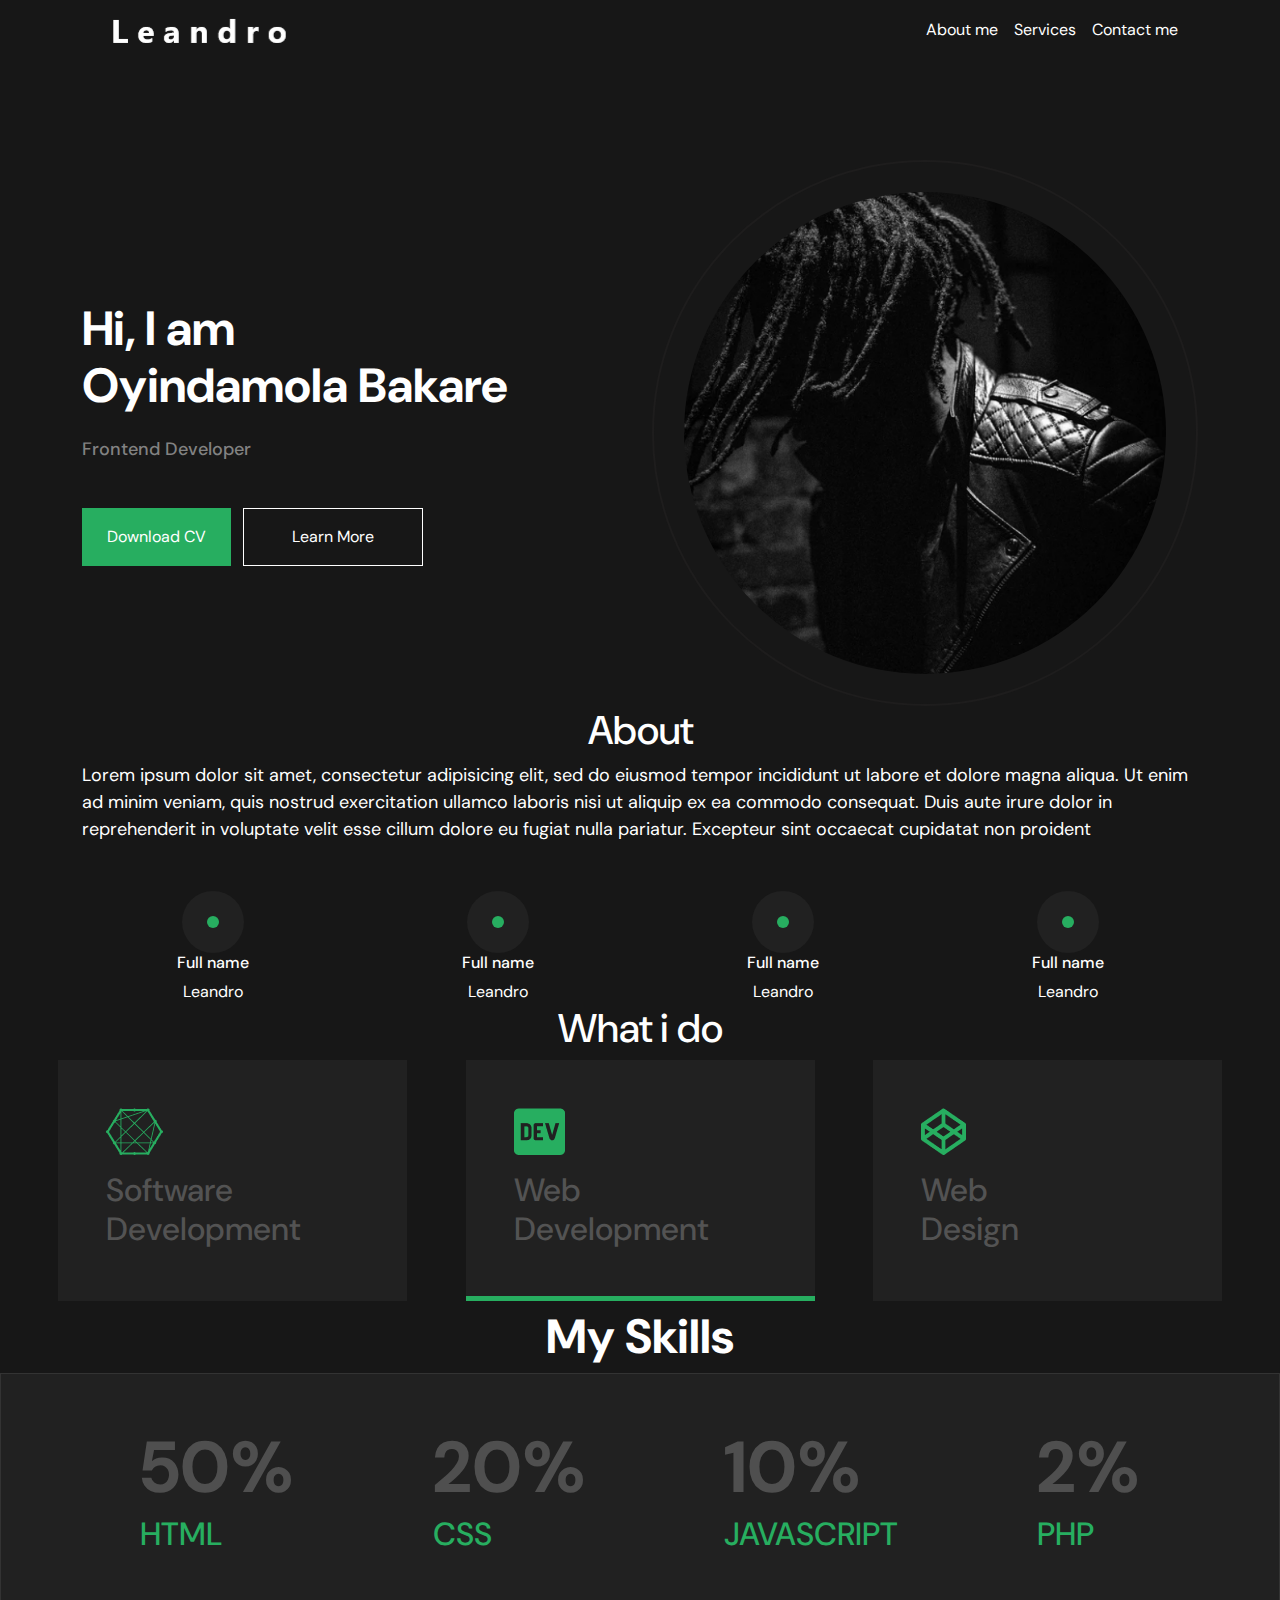
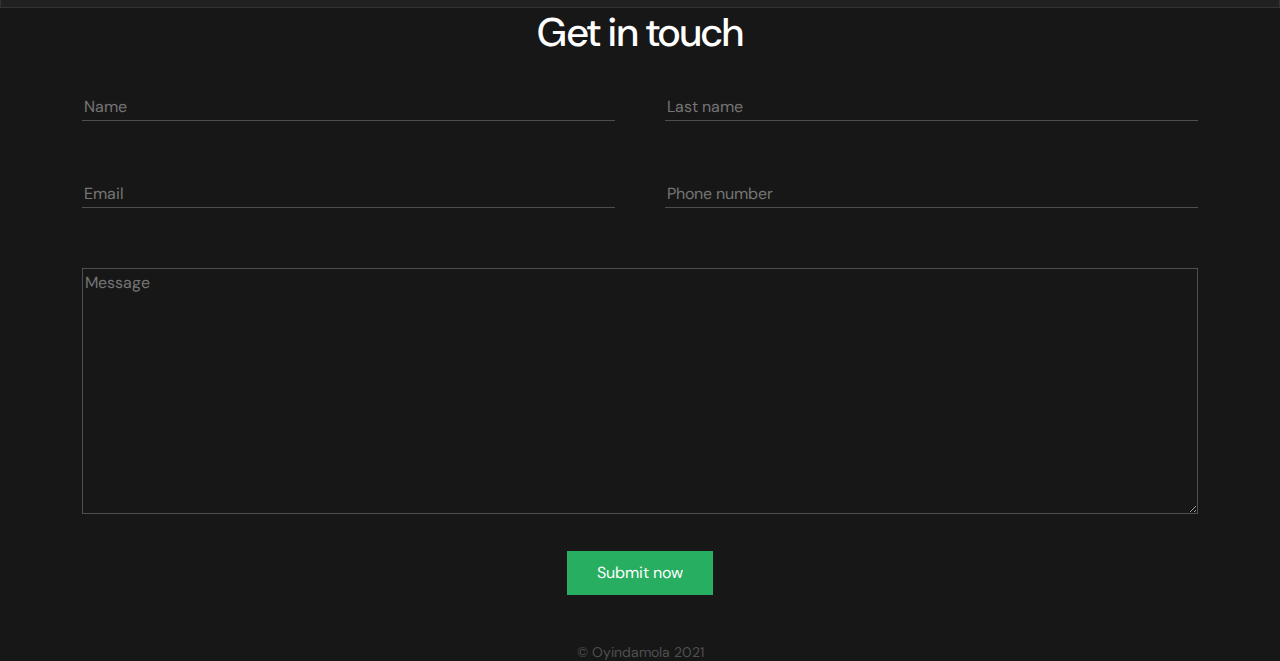
==== index.html @ d64f468e "added my image with my name .png" ====
<!DOCTYPE html>
<html lang="pt-br">

<head>
    <meta charset="UTF-8">
    <meta http-equiv="X-UA-Compatible" content="IE=edge">
    <meta name="viewport" content="width=device-width, initial-scale=1.0">
    <title>Portfólio</title>
    <link href="https://cdn.jsdelivr.net/npm/bootstrap@5.1.3/dist/css/bootstrap.min.css" rel="stylesheet">
    <link rel="stylesheet" href="assets/css/style.css">
</head>

<body>

    <header>
        <div class="container">
            <nav class="navbar navbar-expand-lg navbar-light">
                <div class="container-fluid">
                    <a class="navbar-brand" href="#">
                        <img src="assets\images\l_img.png" alt="">
                    </a>
                    <button class="navbar-toggler" type="button" data-bs-toggle="collapse" data-bs-target="#navbarNav"
                        aria-controls="navbarNav" aria-expanded="false" aria-label="Toggle navigation">
                        <span class="navbar-toggler-icon"></span>
                    </button>
                    <div class="collapse navbar-collapse" id="navbarNav">
                        <ul class="navbar-nav ms-auto">
                            <li class="nav-item">
                                <a class="nav-link text-white active" aria-current="page" href="#">About me</a>
                            </li>
                            <li class="nav-item">
                                <a class="nav-link text-white" href="#">Services</a>
                            </li>
                            <li class="nav-item">
                                <a class="nav-link text-white" href="#">Contact me</a>
                            </li>
                        </ul>
                    </div>
                </div>
            </nav>
        </div>
    </header>

    <div class="my-10"></div>

    <main>
        <section id="capa">
            <div class="container">
                <div class="row">
                    <div class="col-md-6 d-flex align-items-center">
                        <div>
                            <h1 class="text-white fs-large mb-4 fw-bold">Hi, I am <br> Oyindamola Bakare</h1>
                            <h5 class="text-gray fs-small mb-5">Frontend Developer</h5>
                            <div>
                                <button class="btn btn-primary py-3 px-4 me-2">Download CV</button>
                                <button class="btn btn-outline-secondary py-3 px-5">Learn More</button>
                            </div>
                        </div>
                    </div>
                    <div class="col-md-6 d-flex align-items-center">
                        <img class="perfil" width="100%" src="assets\images\image 2.png" alt="" srcset="">
                    </div>
                </div>
            </div>
        </section>

        <section>
            <div class="container">
                <h1 class="text-white text-center">About</h1>
                <div class="item-about-text">
                    Lorem ipsum dolor sit amet, consectetur adipisicing elit, sed do eiusmod tempor
                    incididunt ut labore et dolore magna aliqua. Ut enim ad minim veniam, quis nostrud
                    exercitation ullamco laboris nisi ut aliquip ex ea commodo consequat. Duis aute irure
                    dolor in reprehenderit in voluptate velit esse cillum dolore eu fugiat nulla pariatur.
                    Excepteur sint occaecat cupidatat non proident
                </div>
                <div class="row mt-5">
                    <div class="col-md-3">
                        <div>
                            <div class="circle-external mx-auto">
                                <div class="circle-internal"></div>
                            </div>
                        </div>
                        <div class="description text-center">
                            <h6 class="text-white">Full name</h6>
                            <span class="text-white">Leandro</span>
                        </div>
                    </div>

                    <div class="col-md-3">
                        <div>
                            <div class="circle-external mx-auto">
                                <div class="circle-internal"></div>
                            </div>
                        </div>
                        <div class="description text-center">
                            <h6 class="text-white">Full name</h6>
                            <span class="text-white">Leandro</span>
                        </div>
                    </div>

                    <div class="col-md-3">
                        <div>
                            <div class="circle-external mx-auto">
                                <div class="circle-internal"></div>
                            </div>
                        </div>
                        <div class="description text-center">
                            <h6 class="text-white">Full name</h6>
                            <span class="text-white">Leandro</span>
                        </div>
                    </div>

                    <div class="col-md-3">
                        <div>
                            <div class="circle-external mx-auto">
                                <div class="circle-internal"></div>
                            </div>
                        </div>
                        <div class="description text-center">
                            <h6 class="text-white">Full name</h6>
                            <span class="text-white">Leandro</span>
                        </div>
                    </div>
                </div>
            </div>
        </section>

        <section>
            <div class="container">
                <h1 class="text-white text-center">What i do</h1>
            </div>
            
            <div class="d-flex justify-content-evenly">
                <div class="item-block p-5">
                    <img src="assets\images\Vector_sd.png" alt="">
                    <h2 class="item-block-description mt-3">
                        Software<br>
                        Development
                    </h3>
                </div>
                <div class="item-block border-bottom-primary p-5">
                    <img src="assets\images\Vector_dev.png" alt="">
                    <h2 class="item-block-description mt-3">
                        Web<br>
                        Development
                    </h3>
                </div>
                <div class="item-block p-5">
                    <img src="assets\images\Vector_wd.png" alt="">
                    <h2 class="item-block-description mt-3">
                        Web<br>
                        Design
                    </h3>
                </div>
            </div>
        </section>

        <section>
            <div class="myskills">
                <div>
                    My Skills
                </div>
            </div>
            <div class="ms-flex-container">
                <div class="item-percent">
                    50%
                    <div class="item-skperc">
                        <h2>HTML</h2>
                    </div>
                </div>
                <div class="item-percent">
                    20%
                    <div class="item-skperc">
                        <h2>CSS</h2>
                    </div>
                </div>
                <div class="item-percent">
                    10%
                    <div class="item-skperc">
                        <h2>JAVASCRIPT</h2>
                    </div>
                </div>
                <div class="item-percent">
                    2%
                    <div class="item-skperc">
                        <h2>PHP</h2>
                    </div>
                </div>
            </div>
        </section>

        <section>
            <div class="container">
                <h1 class="text-white text-center">Get in touch</h1>
                <div class="">
                    <form action="">
                        <div class="display-flex">
                            <div class="width-50 spacing-2">
                                <input class="input-custom" type="text" placeholder="Name">
                            </div>
                            <div class="width-50">
                                <input class="input-custom" type="text" placeholder="Last name">
                            </div>
                        </div>
                        <div class="display-flex">
                            <div class="width-50 spacing-2">
                                <input class="input-custom" type="email" placeholder="Email">
                            </div>
                            <div class="width-50">
                                <input class="input-custom" type="text" placeholder="Phone number">
                            </div>
                        </div>
                        <div>
                            <textarea class="textarea-custom" name="" id="" cols="30" rows="10" placeholder="Message"></textarea>
                        </div>
                        <div class="center">
                            <button class="button">Submit now</button>
                        </div>
                    </form>
                </div>
            </div>
        </section>
    </main>

    <footer>
        <div class="OyindamolaCopyHigh text-center mt-5">
            &copy Oyindamola 2021
        </div>
    </footer>

    <script src="https://cdn.jsdelivr.net/npm/bootstrap@5.1.3/dist/js/bootstrap.bundle.min.js"></script>
</body>

</html>
---- assets/css/style.css ----
@import url('https://fonts.googleapis.com/css2?family=DM+Sans:ital,wght@0,400;0,500;0,700;1,400;1,500;1,700&display=swap');

:root {
    --fundo-escuro: #171717;
    --borda-clara: #1E1D1D;
    --cor-primaria: #27AE60;
    --cor-cinza: #828282;
}

* {
    font-family: 'DM Sans', sans-serif;
}

body {
    background-color: var(--fundo-escuro);
}

/* Margin */
.my-10 {
    margin: 100px 0;
}

/* Text colors */
.text-gray {
    color: var(--cor-cinza);
}

/* Text size */
.fs-small {
    font-size: 18px;
}

.fs-large {
    font-size: 48px;
}

/* Buttons */
.btn {
    border-radius: 0;
}

.btn-primary {
    background-color: var(--cor-primaria);
    border-color: var(--cor-primaria);
}

.btn-primary:hover {
    background-color: var(--cor-primaria);
    border-color: var(--cor-primaria);
}

.btn-outline-secondary {
    border-color: white;
    color: white;
}

.btn-outline-secondary:hover {
    background-color: white;
    border-color: white;
    color: var(--fundo-escuro);
}


img.perfil {
    border-radius: 50%;
    border: 2px solid var(--borda-clara);
    padding: 30px;
}

.about-flex-container {
    display: flex;
    flex-direction: column;
    align-items: center;
    color: #FFFFFF;
}

.item-about {
    font-family: DM Sans;
    width: 144px;
    height: 62px;
    left: 648px;
    top: 884px;

    font-style: normal;
    font-weight: bolder;
    font-size: 48px;
    line-height: 62px;
    text-align: center;

    color: #FFFFFF;
}

.item-about-text {
    font-size: 18px;
    color: #FFFFFF;
}

.btns-flex-container {
    display: flex;
    justify-content: space-evenly;
    align-items: center;

    color: #FFFFFF;
}

/**/
.circle-external {
    display: flex;
    align-items: center;
    justify-content: center;
    width: 62px;
    height: 62px;
    background-color: #212121;
    border-radius: 50%;
}

.circle-internal {
    width: 12px;
    height: 12px;
    background-color: #27AE60;
    border-radius: 50%;
}

/**/
.item-fn {
    position: absolute;
    width: 86px;
    height: 23px;
    left: 270px;
    top: 1238px;

    font-family: 'Courier New', Courier, monospace;
    font-style: normal;
    font-weight: bolder;
    font-size: 18px;
    line-height: 23px;

    color: #FFFFFF;
}
/**/
.item-ea {
    position: absolute;
    width: 124px;
    height: 23px;
    left: 532px;
    top: 1238px;

    font-family: 'Courier New', Courier, monospace;
    font-style: normal;
    font-weight: bolder;
    font-size: 18px;
    line-height: 23px;

    color: #FFFFFF;
}
/**/
.item-tw {
    position: absolute;
    width: 62px;
    height: 23px;
    left: 838px;
    top: 1238px;

    font-family: 'Courier New', Courier, monospace;
    font-style: normal;
    font-weight: bolder;
    font-size: 18px;
    line-height: 23px;

    color: #FFFFFF;
}
/**/
.item-ph {
    position: absolute;
    width: 55px;
    height: 23px;
    left: 1122px;
    top: 1238px;

    font-family: 'Courier New', Courier, monospace;
    font-style: normal;
    font-weight: bolder;
    font-size: 18px;
    line-height: 23px;

    color: #FFFFFF;
}
/**/
.item-title {
    position: absolute;
    width: 222px;
    height: 60.03px;
    left: 607px;
    top: 1407px;

    font-family: DM Sans;
    font-style: normal;
    font-weight: bolder;
    font-size: 48px;
    line-height: 62px;
    text-align: center;

    color: #FFFFFF;
}
/**/
.bloco-flex-container {
    display: flex;
    justify-content: space-evenly;
    position: absolute;
    left: 80px;
    top: 230%;
}
/**/
.item-block {
    width: 349px;
    height: 241px;
    background: #212121;
}
/**/
.item-bloc2 {
    width: 350px;
    height: 241px;
   
    background: #212121;
    border: 1px solid #000000;
    box-sizing: border-box;
}
/**/
.item-bloc3 {
    width: 349px;
    height: 241px;

    background: #212121;
}
/**/
.item-img1 {
    left: 4.28%;
    right: 90.84%;
    top: 14.94%;
    bottom: 65.15%;

    /*background: #27AE60;*/
}
/**/
.item-img2 {
    left: 8.3%;
    right: 56.34%;
    top: 14.94%;
    bottom: 65.15%;

    /*background: #27AE60;*/
}
/**/
.item-img3 {
    left: 8.4%;
    right: 21.75%;
    top: 14.94%;
    bottom: 65.15%;

    /*background: #27AE60;*/
}
/**/
.item-block-description{
    font-weight: 500px;
    color: #535353;
}

.border-bottom-primary {
    border-bottom: 5px solid var(--cor-primaria);
}


/**/
.item-img-desc2{
    position: absolute;
    width: 229px;
    height: 94px;
    left: 50px;
    top: 111px;

    font-family: DM Sans;
    font-style: normal;
    font-weight: 500px;
    font-size: 36px;
    line-height: 47px;

    color: #535353;    
}
/**/
.item-img-desc3{
    position: absolute;
    width: 116px;
    height: 94px;
    left: 50px;
    top: 111px;

    font-family: DM Sans;
    font-style: normal;
    font-weight: 500px;
    font-size: 36px;
    line-height: 47px;

    color: #535353;
}
/**/
.myskills {
    font-weight: bold;
    font-size: 48px;
    text-align: center;
    color: #FFFFFF;
}

/**/
.ms-flex-container {
    display: flex;
    justify-content: space-evenly;
    align-items: center;
    height: 235px;
    background: #212121;
    border: 1px solid #333333;
    box-sizing: border-box;
}
/**/
.item-percent {
    font-weight: bold;
    font-size: 72px;
    line-height: 94px;
    color: #4F4F4F;
}

/**/
.item-skperc {
    font-family: DM Sans;
    font-style: normal;
    font-weight: bold;
    line-height: 31px;
    color: #27AE60;
}
/**/

/**/
.git-flex-container {
    display: flex;
    justify-content: space-evenly;
}
/**/
.item-placeh-name{
    width: 42px;
    height: 18px;
    left: 6px;
    top: 0px;

    font-family: DM Sans;
    font-style: normal;
    font-weight: bold;
    font-size: 14px;
    line-height: 18px;
    text-align: center;

    color: #4F4F4F;

    position: absolute;
    width: 358px;
    height: 0px;
    left: 343px;
    top: 2586px;

    border: 1px solid #4F4F4F;
}
/**/
.item-placeh-lname{
    position: absolute;
    width: 83px;
    height: 18px;
    left: 400px;
    top: 0px;

    font-family: DM Sans;
    font-style: normal;
    font-weight: bold;
    font-size: 14px;
    line-height: 18px;
    text-align: center;

    color: #4F4F4F;
    
    position: absolute;
    width: 358px;
    height: 0px;
    left: 738px;
    top: 2586px;

    border: 1px solid #4F4F4F;
}
/**/
.item-placeh-email{
    position: absolute;
    width: 42px;
    height: 18px;
    left: 6px;
    top: 30px;

    font-family: DM Sans;
    font-style: normal;
    font-weight: bold;
    font-size: 14px;
    line-height: 18px;
    text-align: center;

    color: #4F4F4F;

    position: absolute;
    width: 358px;
    height: 0px;
    left: 343px;
    top: 2661px;

    border: 1px solid #4F4F4F;
}
/**/
.item-placeh-pnumb{
    position: absolute;
    width: 107px;
    height: 18px;
    left: 400px;
    top: 30px;

    font-family: DM Sans;
    font-style: normal;
    font-weight: bold;
    font-size: 14px;
    line-height: 18px;

    color: #4F4F4F;

    position: absolute;
    width: 358px;
    height: 0px;
    left: 738px;
    top: 2661px;

    border: 1px solid #4F4F4F;
}
/**/
.item-textarea textarea {
    position: absolute;
    width: 750px;
    height: 109px;
    left: 350px;
    top: 2800px;

    border: 1px solid #4F4F4F;
    background: #171717;
    box-sizing: border-box;
}
/**/
.btn-sn button{
    position: absolute;
    width: 143px;
    height: 42px;
    left: 650px;
    top: 2950px;

    background: #27AE60;
}

/**/
.OyindamolaCopyHigh {
    text-align: center;
    height: 18px;
    font-weight: 500px;
    font-size: 14px;
    line-height: 18px;
    color: #4F4F4F;
}



/* Form */
.display-flex {
    display: flex;
}

.width-50 {
    width: 50%;
}

.input-custom {
    width: 100%;
    background-color: transparent;
    margin: 30px 0;
    border: 0;
    border-bottom: 1px solid #4F4F4F;
}

.textarea-custom {
    width: 100%;
    background-color: transparent;
    margin: 30px 0;
    border: 1px solid #4F4F4F;
}

.spacing-2 {
    margin-right: 50px;
}

.button {
    background: #27AE60;
    padding: 10px 30px;
    color: white;
    border: none;
}

.center {
    text-align: center;
}
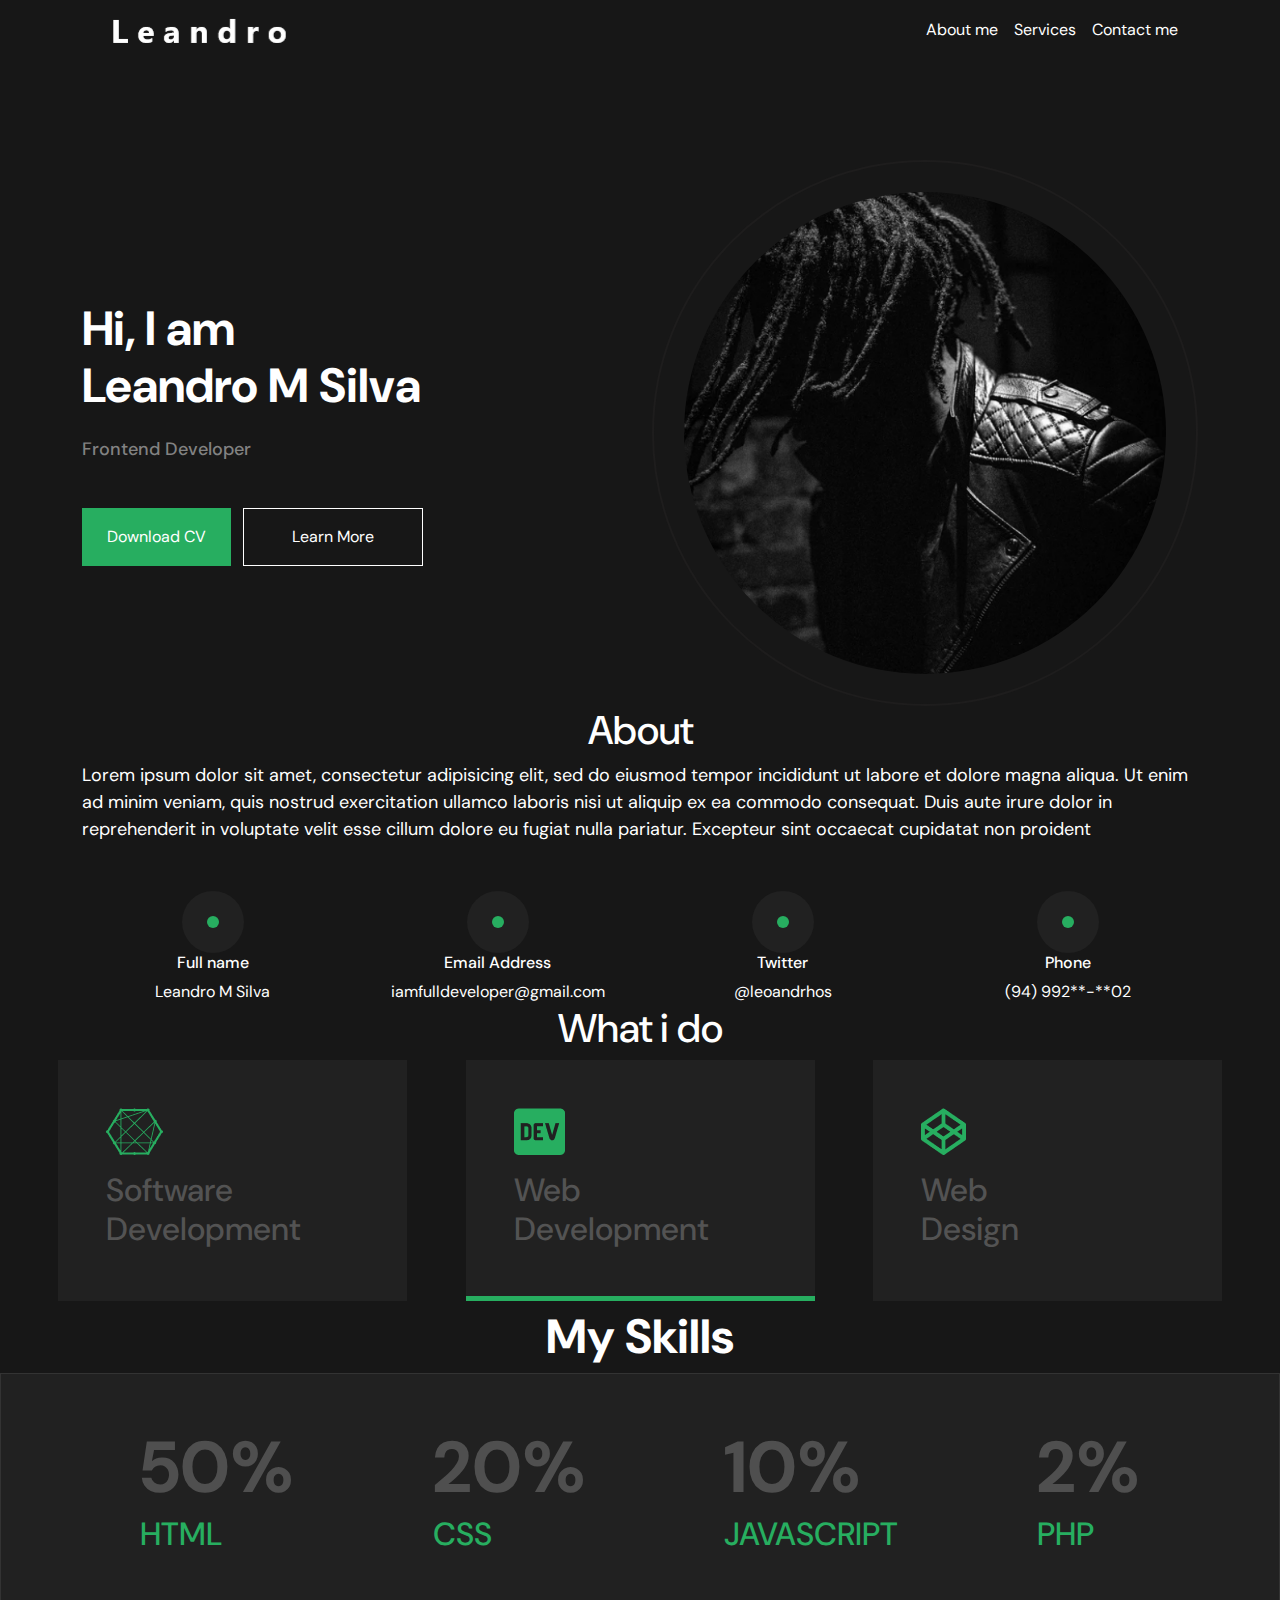
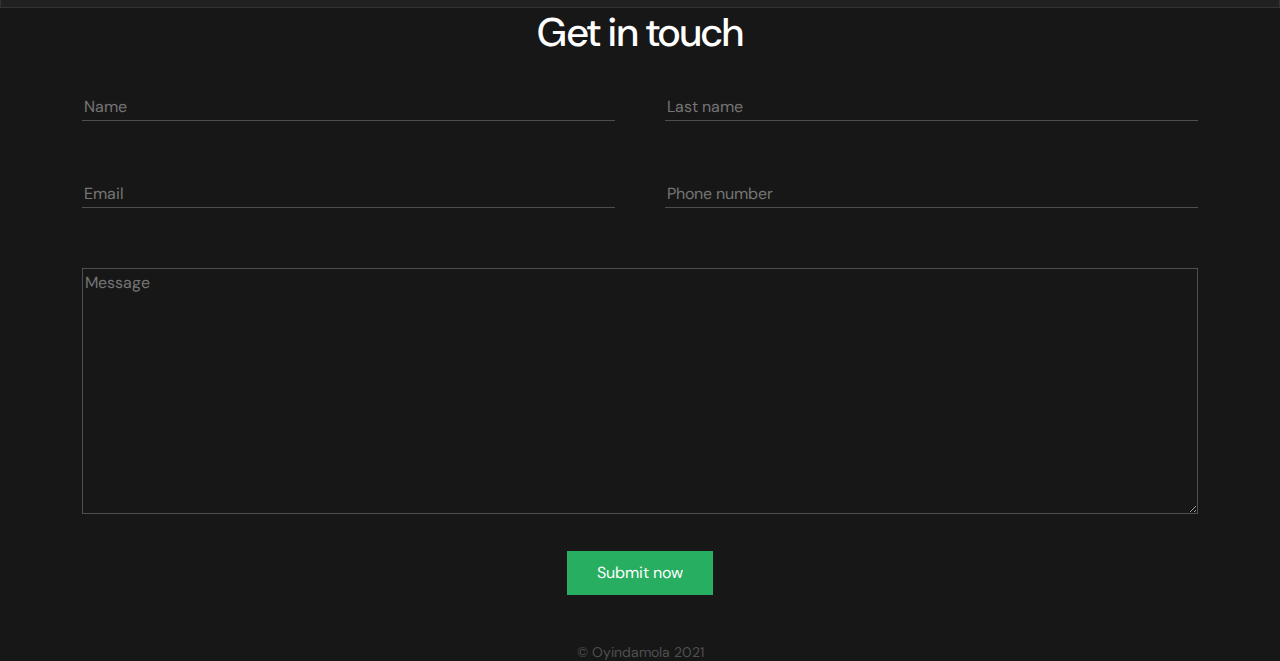
==== commit 71bb6a58: "updated aligns in file index.html" ====
--- a/index.html
+++ b/index.html
@@ -49,7 +49,7 @@
                 <div class="row">
                     <div class="col-md-6 d-flex align-items-center">
                         <div>
-                            <h1 class="text-white fs-large mb-4 fw-bold">Hi, I am <br> Oyindamola Bakare</h1>
+                            <h1 class="text-white fs-large mb-4 fw-bold">Hi, I am <br> Leandro M Silva</h1>
                             <h5 class="text-gray fs-small mb-5">Frontend Developer</h5>
                             <div>
                                 <button class="btn btn-primary py-3 px-4 me-2">Download CV</button>
@@ -83,43 +83,43 @@
                         </div>
                         <div class="description text-center">
                             <h6 class="text-white">Full name</h6>
-                            <span class="text-white">Leandro</span>
-                        </div>
-                    </div>
-
-                    <div class="col-md-3">
-                        <div>
-                            <div class="circle-external mx-auto">
-                                <div class="circle-internal"></div>
-                            </div>
-                        </div>
-                        <div class="description text-center">
-                            <h6 class="text-white">Full name</h6>
-                            <span class="text-white">Leandro</span>
-                        </div>
-                    </div>
-
-                    <div class="col-md-3">
-                        <div>
-                            <div class="circle-external mx-auto">
-                                <div class="circle-internal"></div>
-                            </div>
-                        </div>
-                        <div class="description text-center">
-                            <h6 class="text-white">Full name</h6>
-                            <span class="text-white">Leandro</span>
-                        </div>
-                    </div>
-
-                    <div class="col-md-3">
-                        <div>
-                            <div class="circle-external mx-auto">
-                                <div class="circle-internal"></div>
-                            </div>
-                        </div>
-                        <div class="description text-center">
-                            <h6 class="text-white">Full name</h6>
-                            <span class="text-white">Leandro</span>
+                            <span class="text-white">Leandro M Silva</span>
+                        </div>
+                    </div>
+
+                    <div class="col-md-3">
+                        <div>
+                            <div class="circle-external mx-auto">
+                                <div class="circle-internal"></div>
+                            </div>
+                        </div>
+                        <div class="description text-center">
+                            <h6 class="text-white">Email Address</h6>
+                            <span class="text-white">iamfulldeveloper@gmail.com</span>
+                        </div>
+                    </div>
+
+                    <div class="col-md-3">
+                        <div>
+                            <div class="circle-external mx-auto">
+                                <div class="circle-internal"></div>
+                            </div>
+                        </div>
+                        <div class="description text-center">
+                            <h6 class="text-white">Twitter</h6>
+                            <span class="text-white">@leoandrhos</span>
+                        </div>
+                    </div>
+
+                    <div class="col-md-3">
+                        <div>
+                            <div class="circle-external mx-auto">
+                                <div class="circle-internal"></div>
+                            </div>
+                        </div>
+                        <div class="description text-center">
+                            <h6 class="text-white">Phone</h6>
+                            <span class="text-white">(94) 992**-**02</span>
                         </div>
                     </div>
                 </div>
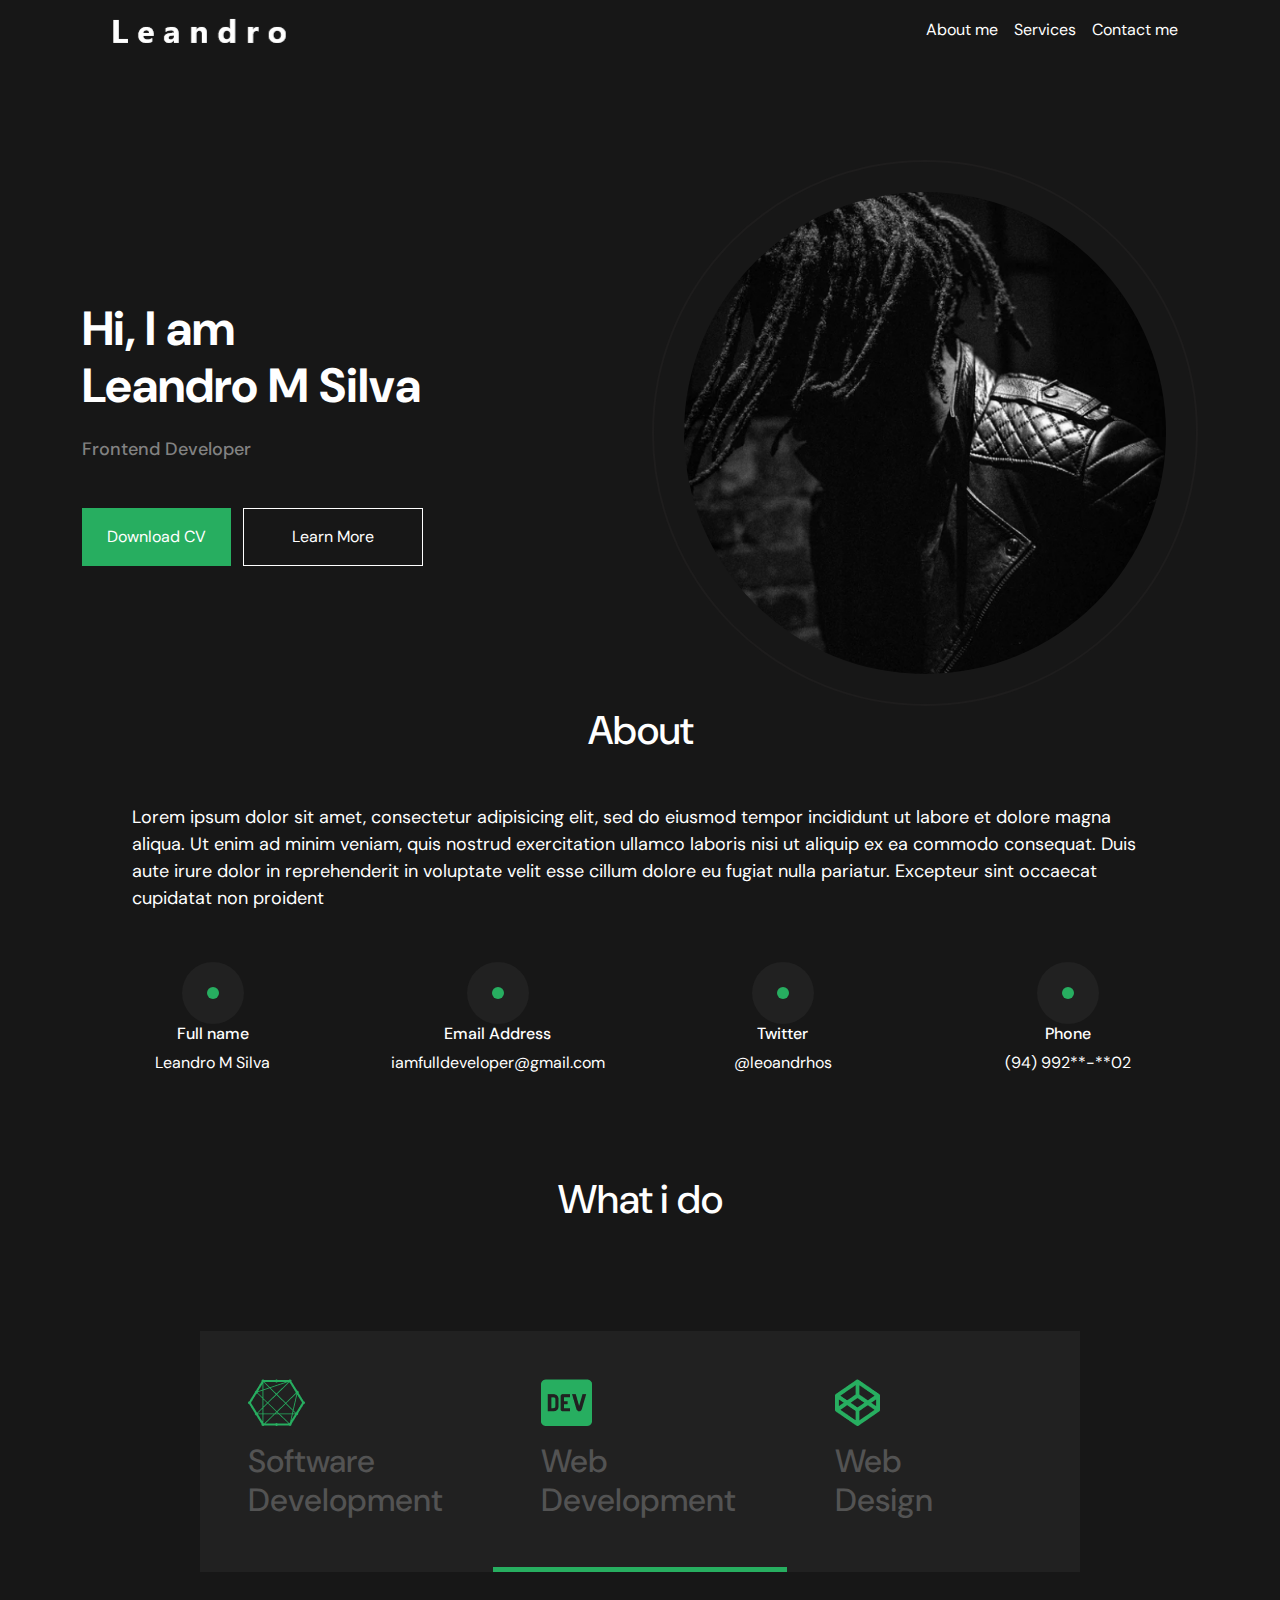
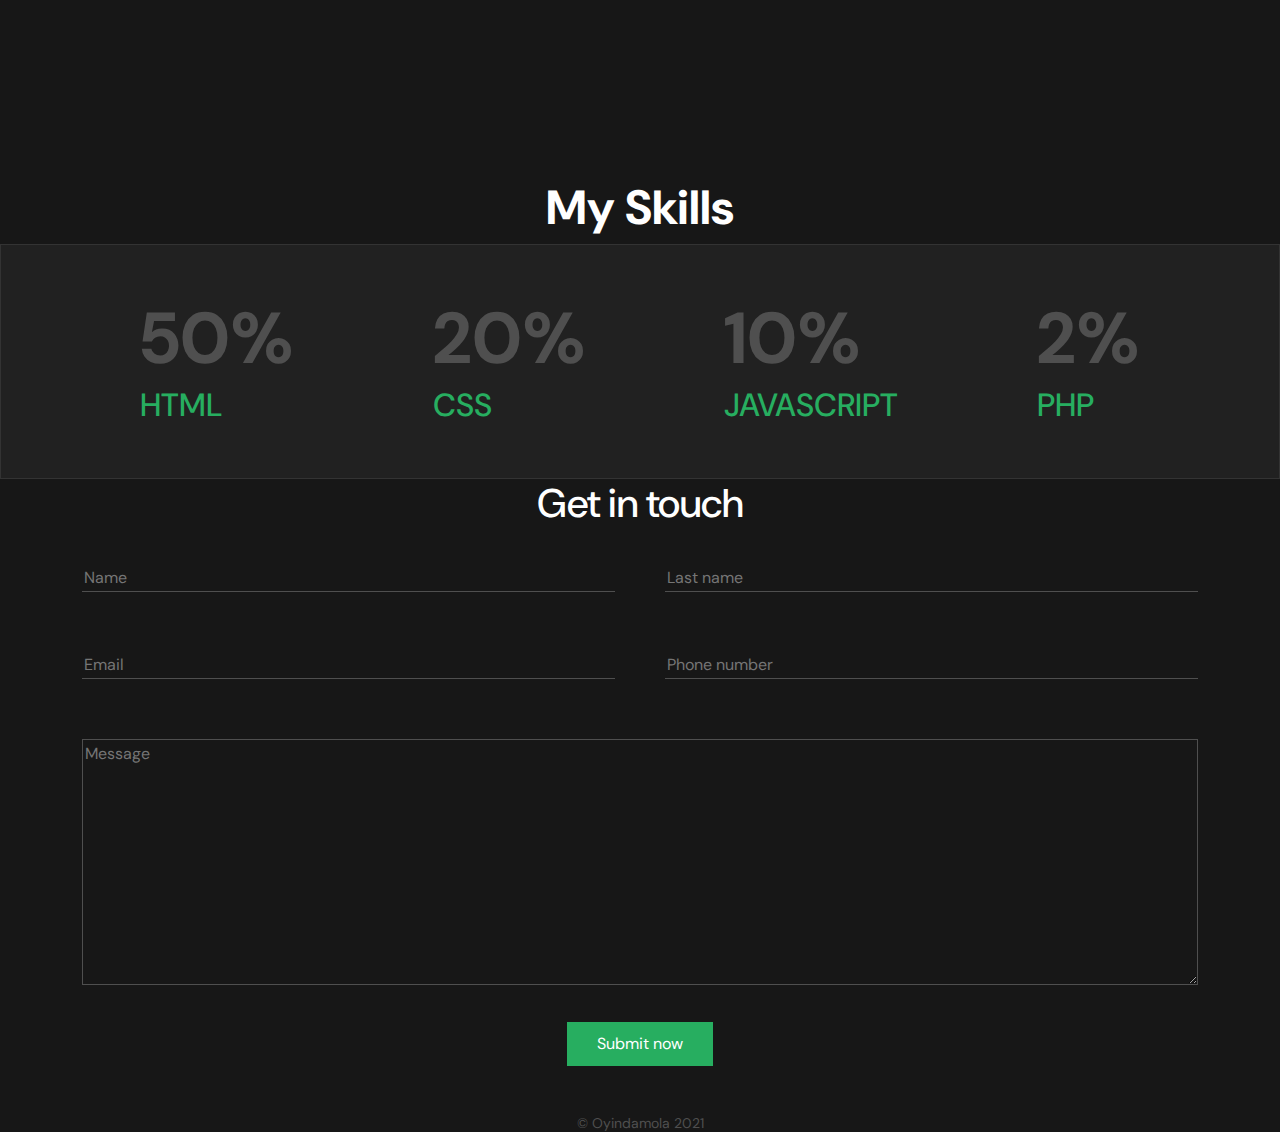
==== commit f706717f: "updated file index.html" ====
--- a/index.html
+++ b/index.html
@@ -67,7 +67,7 @@
         <section>
             <div class="container">
                 <h1 class="text-white text-center">About</h1>
-                <div class="item-about-text">
+                <div class="item-about-text" id="item-text-lorem">
                     Lorem ipsum dolor sit amet, consectetur adipisicing elit, sed do eiusmod tempor
                     incididunt ut labore et dolore magna aliqua. Ut enim ad minim veniam, quis nostrud
                     exercitation ullamco laboris nisi ut aliquip ex ea commodo consequat. Duis aute irure
@@ -126,12 +126,12 @@
             </div>
         </section>
 
-        <section>
+        <section class="test-position">
             <div class="container">
                 <h1 class="text-white text-center">What i do</h1>
             </div>
             
-            <div class="d-flex justify-content-evenly">
+            <div class="d-flex justify-content-evenly" id="test-position2">
                 <div class="item-block p-5">
                     <img src="assets\images\Vector_sd.png" alt="">
                     <h2 class="item-block-description mt-3">
--- a/assets/css/style.css
+++ b/assets/css/style.css
@@ -513,4 +513,16 @@
 
 .center {
     text-align: center;
+}
+
+#item-text-lorem {
+    margin: 50px;
+}
+
+.test-position {
+    padding: 100px;
+}
+
+#test-position2 {
+    padding: 100px;
 }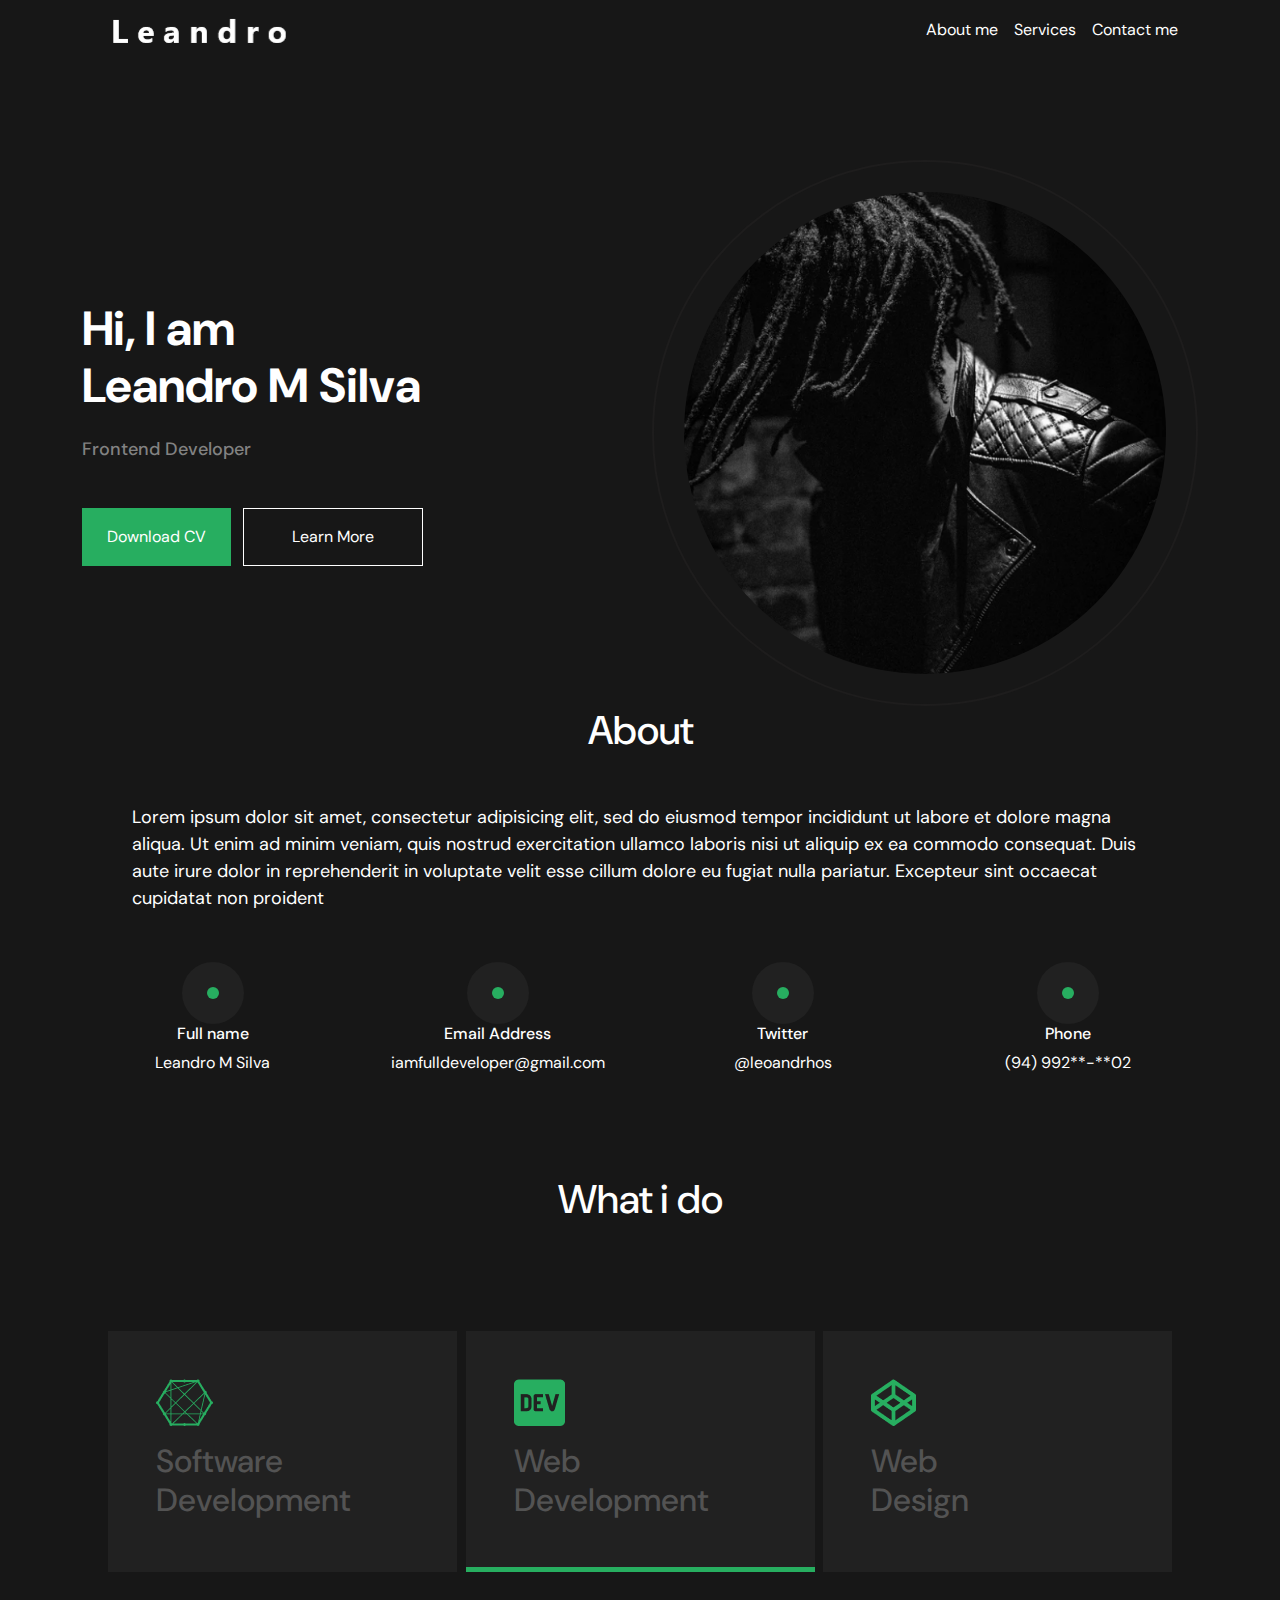
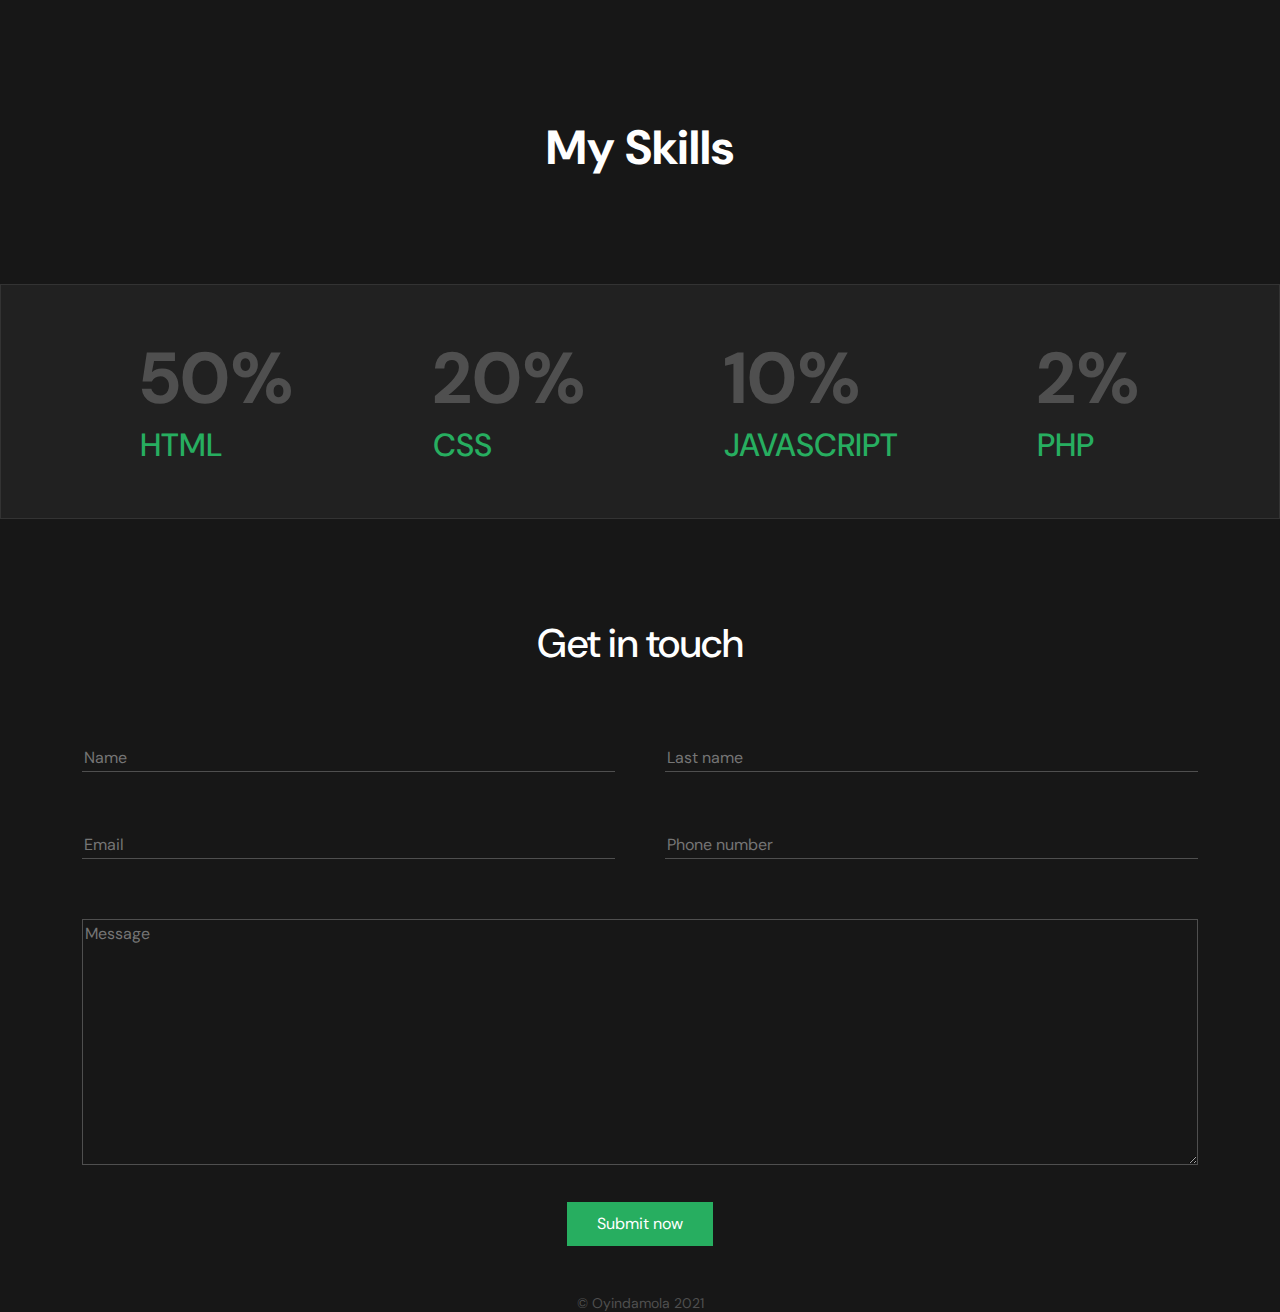
==== commit ae286d8d: "updated aligns in file index.html" ====
--- a/index.html
+++ b/index.html
@@ -125,8 +125,8 @@
                 </div>
             </div>
         </section>
-
-        <section class="test-position">
+        <div class="item-space"></div>
+        <section>
             <div class="container">
                 <h1 class="text-white text-center">What i do</h1>
             </div>
@@ -155,13 +155,14 @@
                 </div>
             </div>
         </section>
-
+        <div class="item-space-ms"></div>
         <section>
             <div class="myskills">
                 <div>
                     My Skills
                 </div>
             </div>
+            <div class="item-space"></div>
             <div class="ms-flex-container">
                 <div class="item-percent">
                     50%
@@ -189,10 +190,11 @@
                 </div>
             </div>
         </section>
-
+        <div class="item-space"></div>
         <section>
             <div class="container">
                 <h1 class="text-white text-center">Get in touch</h1>
+                <div class="item-space-ms"></div>
                 <div class="">
                     <form action="">
                         <div class="display-flex">
--- a/assets/css/style.css
+++ b/assets/css/style.css
@@ -417,6 +417,7 @@
 
     border: 1px solid #4F4F4F;
 }
+
 /**/
 .item-placeh-pnumb{
     position: absolute;
@@ -441,6 +442,7 @@
 
     border: 1px solid #4F4F4F;
 }
+
 /**/
 .item-textarea textarea {
     position: absolute;
@@ -453,6 +455,7 @@
     background: #171717;
     box-sizing: border-box;
 }
+
 /**/
 .btn-sn button{
     position: absolute;
@@ -473,8 +476,6 @@
     line-height: 18px;
     color: #4F4F4F;
 }
-
-
 
 /* Form */
 .display-flex {
@@ -519,8 +520,13 @@
     margin: 50px;
 }
 
-.test-position {
-    padding: 100px;
+
+.item-space {
+    margin: 100px;
+}
+
+.item-space-ms {
+    padding: 20px;
 }
 
 #test-position2 {
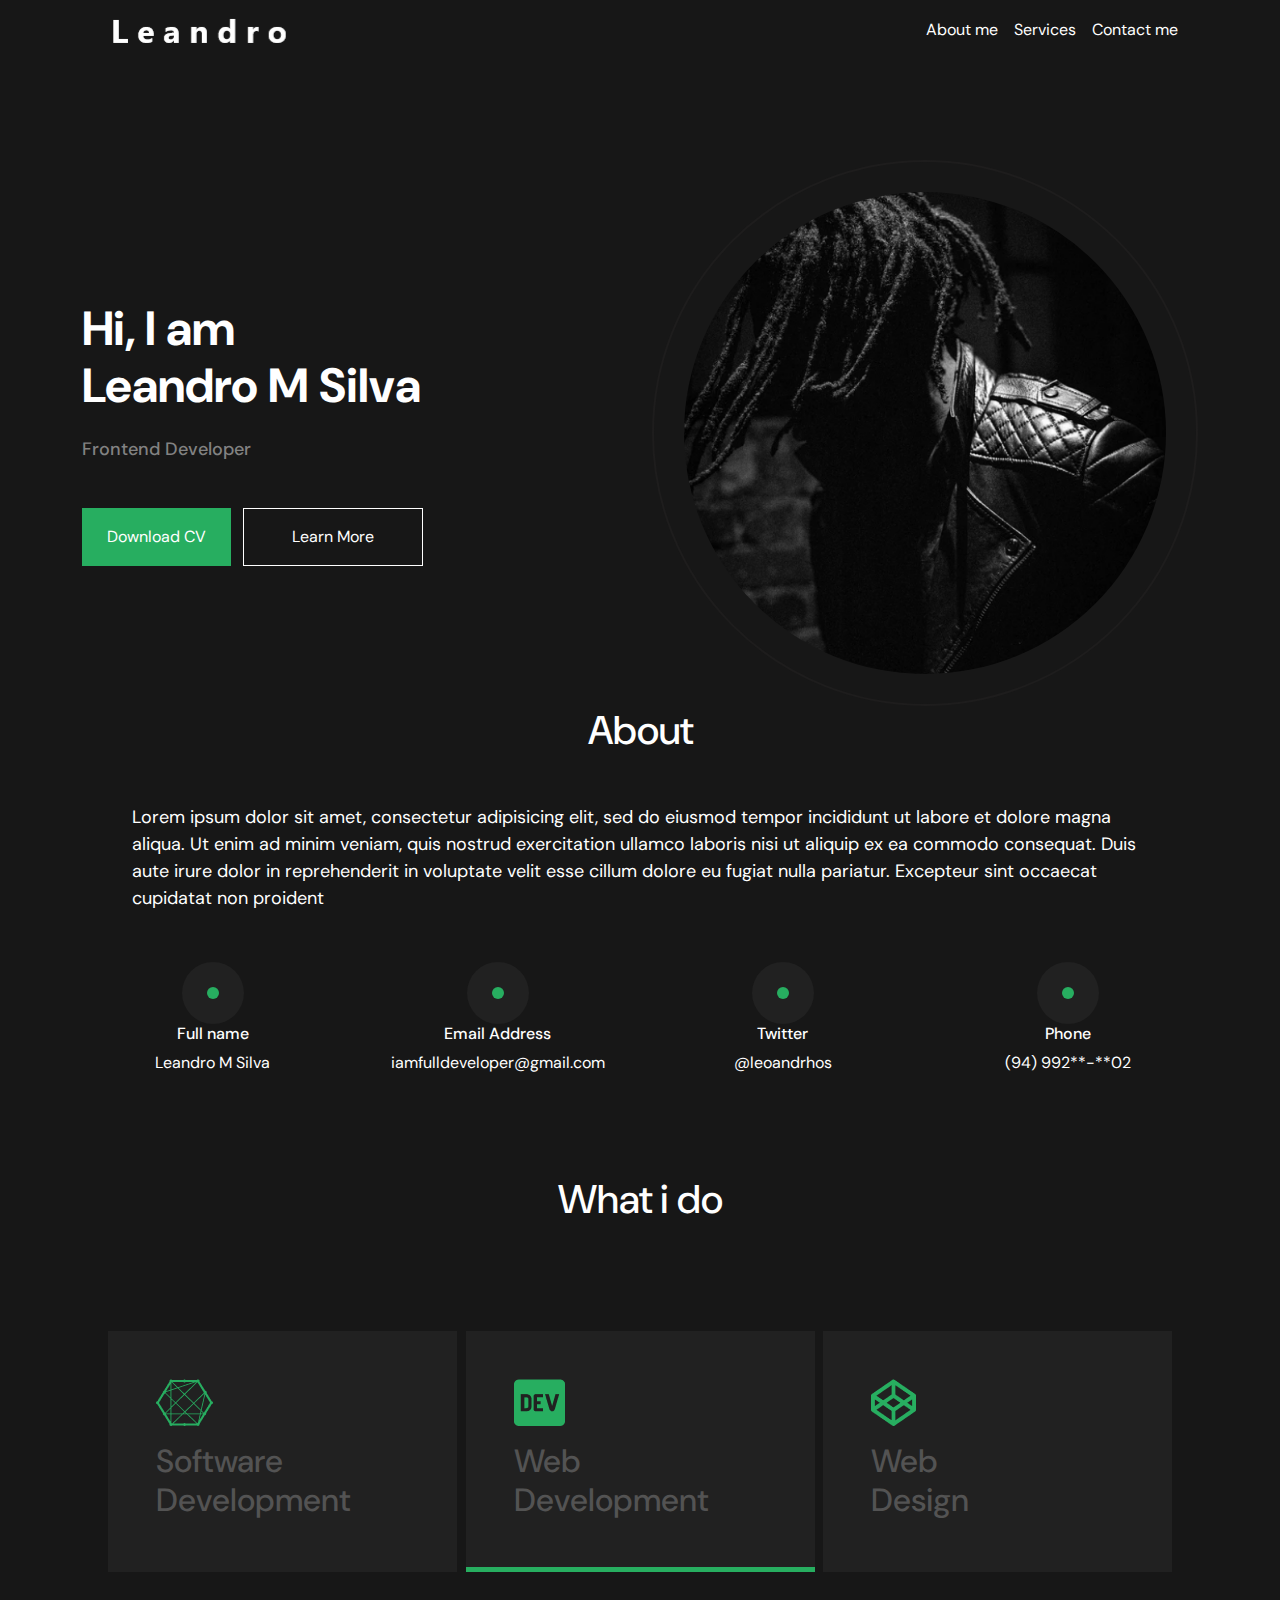
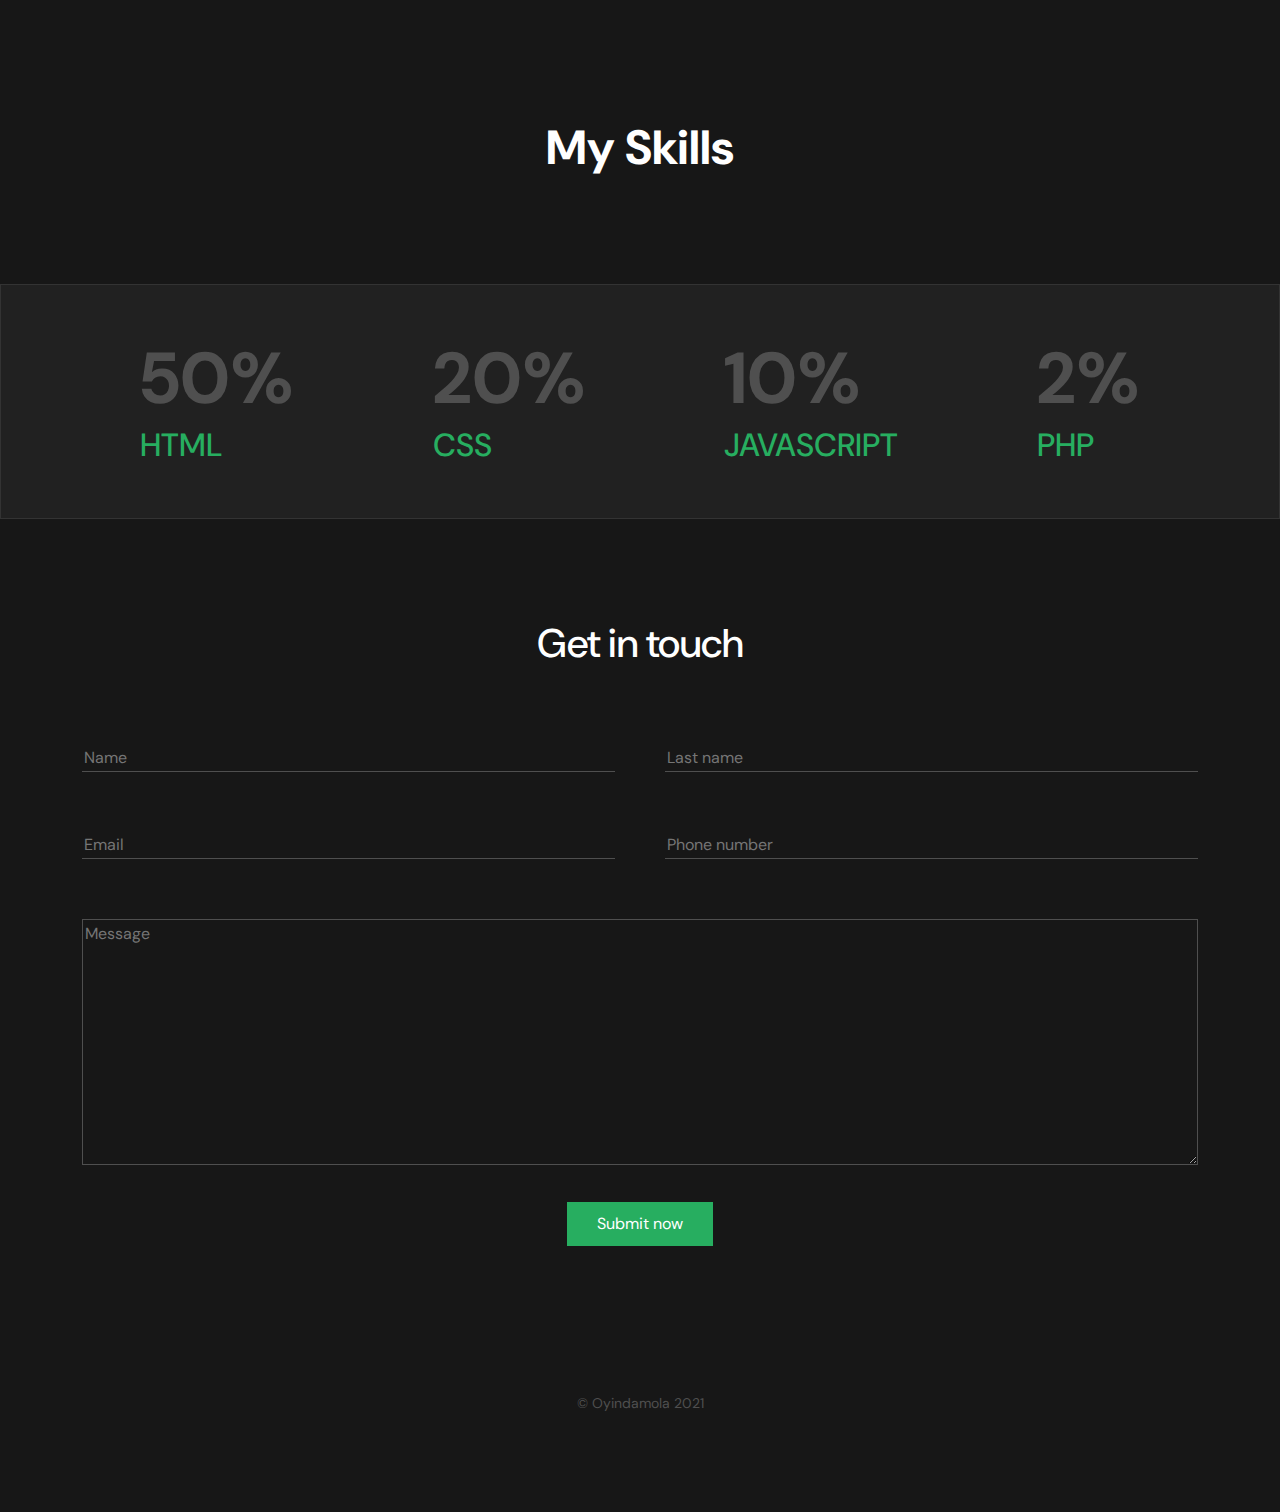
==== commit 32dfca62: "updated finals in file index.html" ====
--- a/index.html
+++ b/index.html
@@ -224,13 +224,13 @@
             </div>
         </section>
     </main>
-
+    <div class="item-space-btn"></div>
     <footer>
         <div class="OyindamolaCopyHigh text-center mt-5">
             &copy Oyindamola 2021
         </div>
     </footer>
-
+    <div class="item-space-ft"></div>
     <script src="https://cdn.jsdelivr.net/npm/bootstrap@5.1.3/dist/js/bootstrap.bundle.min.js"></script>
 </body>
 
--- a/assets/css/style.css
+++ b/assets/css/style.css
@@ -529,6 +529,14 @@
     padding: 20px;
 }
 
+.item-space-btn {
+    padding: 50px;
+}
+
+.item-space-ft {
+    padding: 50px;
+}
+
 #test-position2 {
     padding: 100px;
 }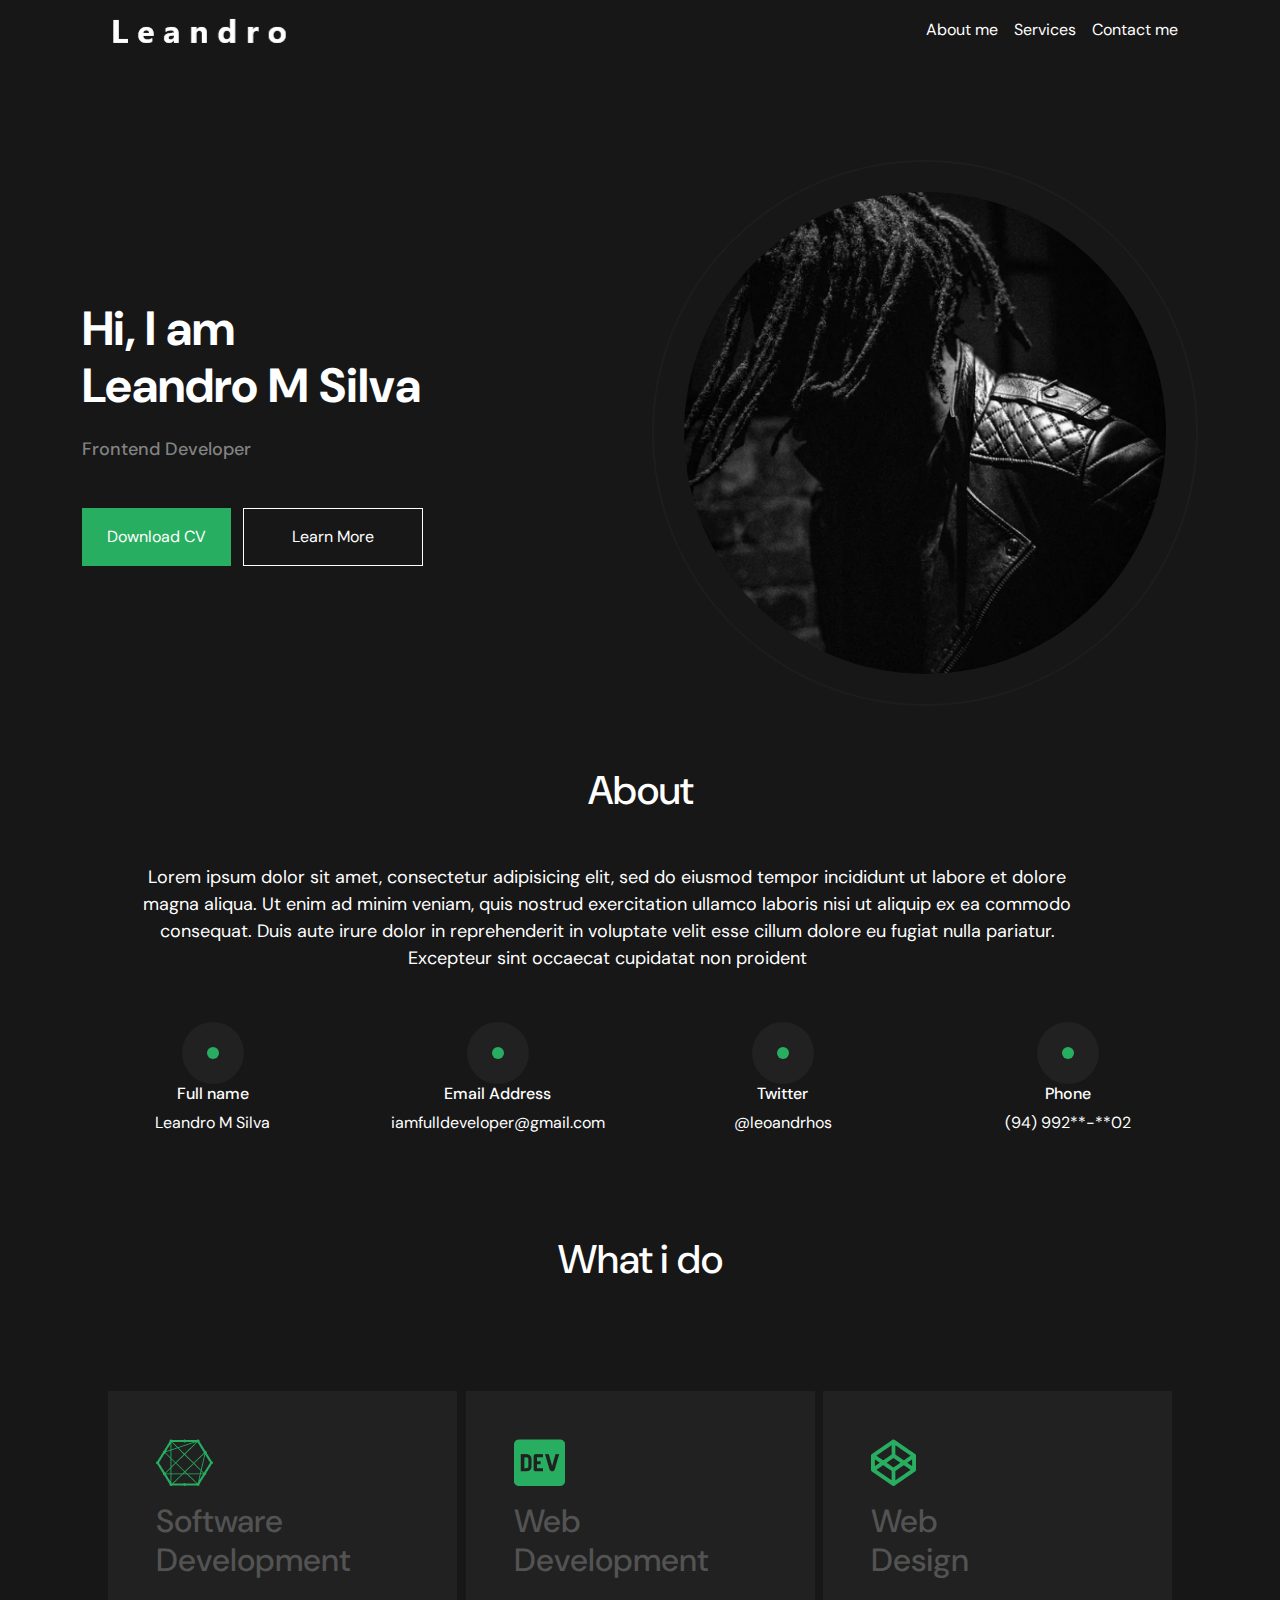
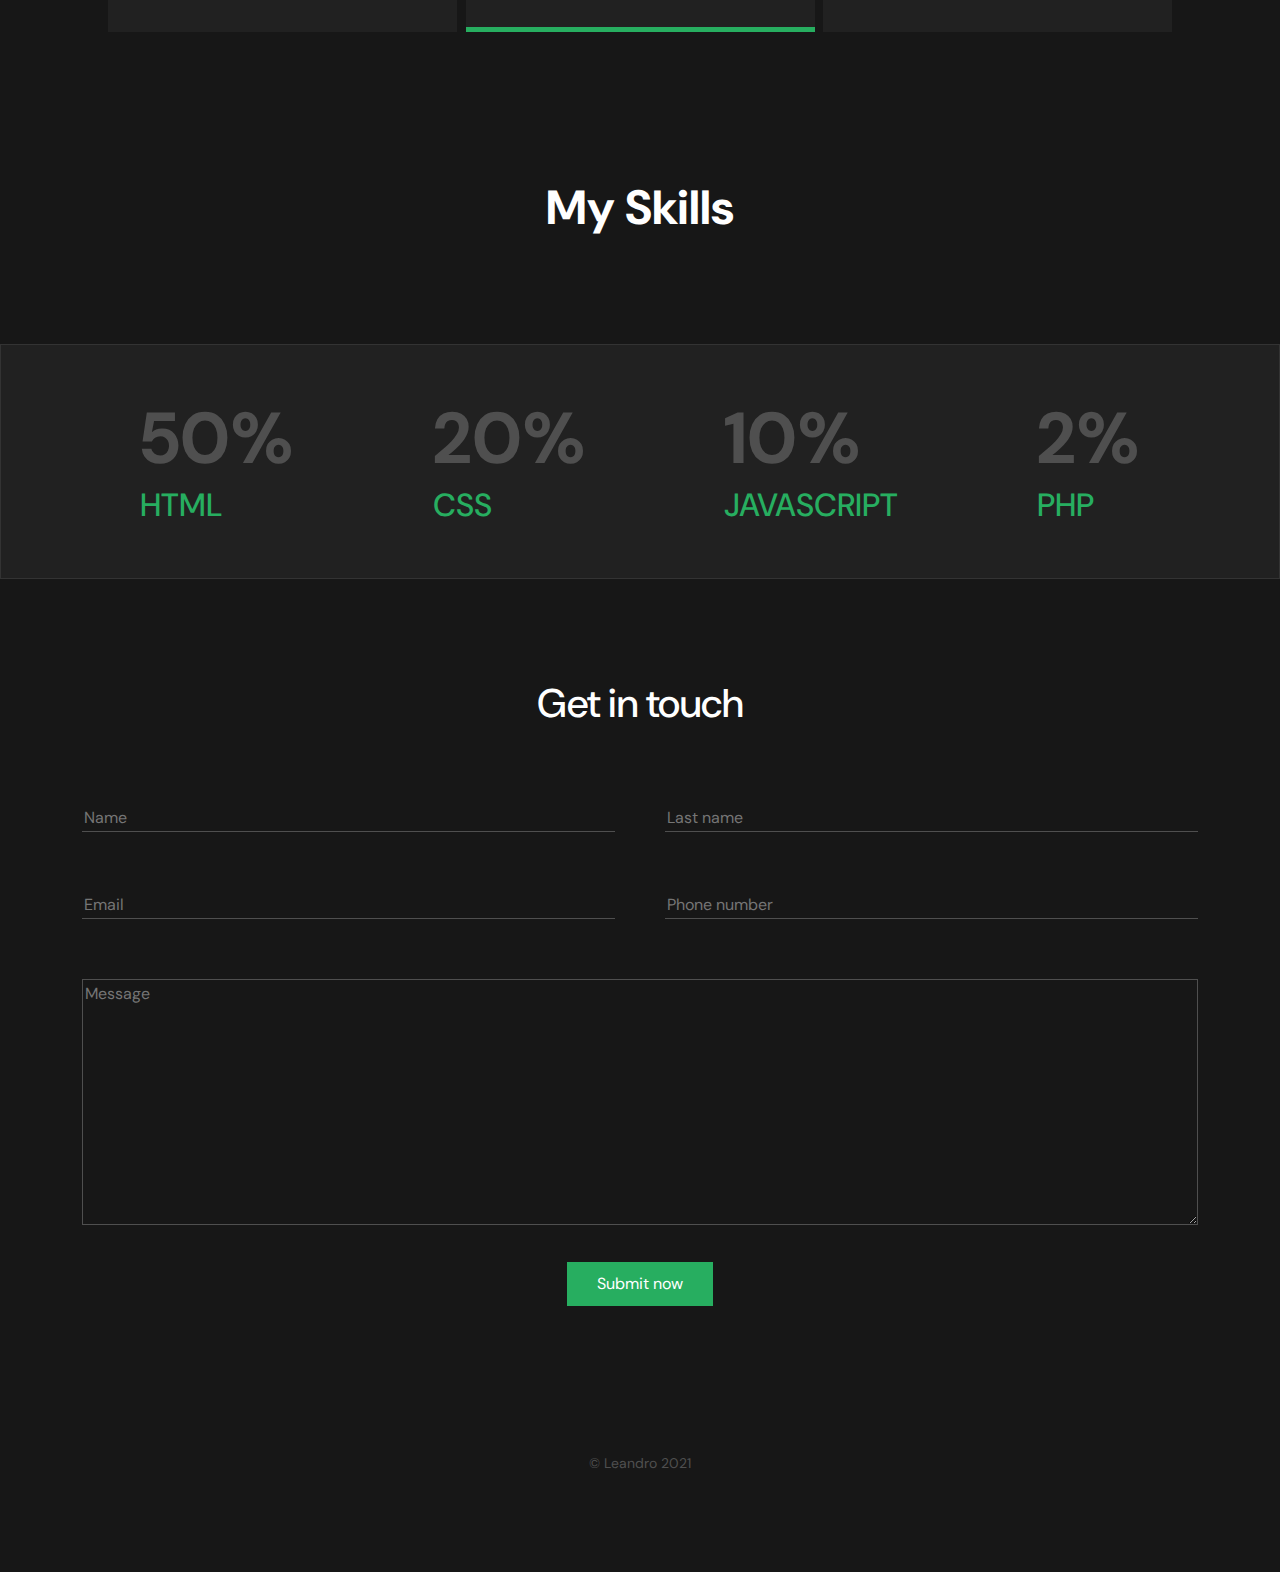
==== commit bfa7e6fe: "updated aligns text lorem in file index.html" ====
--- a/index.html
+++ b/index.html
@@ -65,6 +65,7 @@
         </section>
 
         <section>
+            <div class="item-space-ab"></div>
             <div class="container">
                 <h1 class="text-white text-center">About</h1>
                 <div class="item-about-text" id="item-text-lorem">
@@ -227,7 +228,7 @@
     <div class="item-space-btn"></div>
     <footer>
         <div class="OyindamolaCopyHigh text-center mt-5">
-            &copy Oyindamola 2021
+            &copy Leandro 2021
         </div>
     </footer>
     <div class="item-space-ft"></div>
--- a/assets/css/style.css
+++ b/assets/css/style.css
@@ -518,8 +518,13 @@
 
 #item-text-lorem {
     margin: 50px;
-}
-
+    width: 950px;
+    text-align: center;
+}
+
+.item-space-ab {
+    margin: 60px;
+}
 
 .item-space {
     margin: 100px;
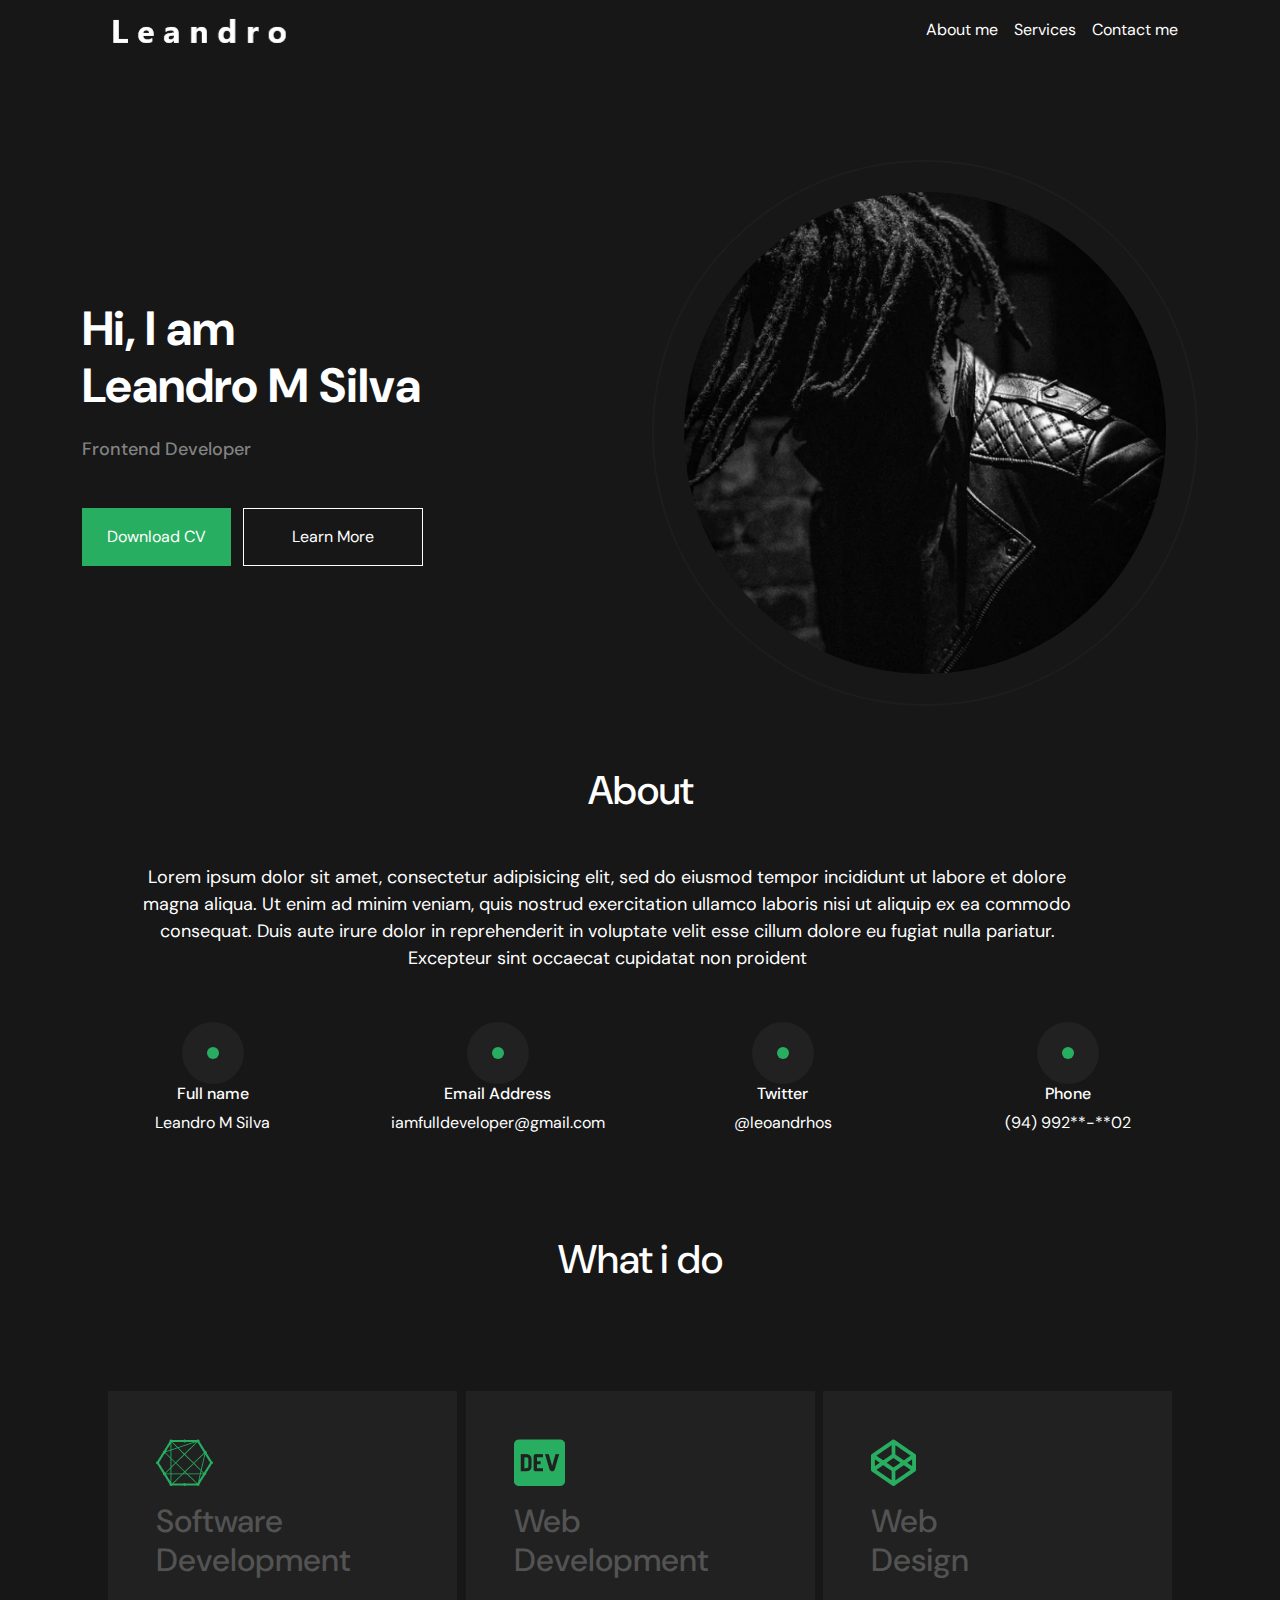
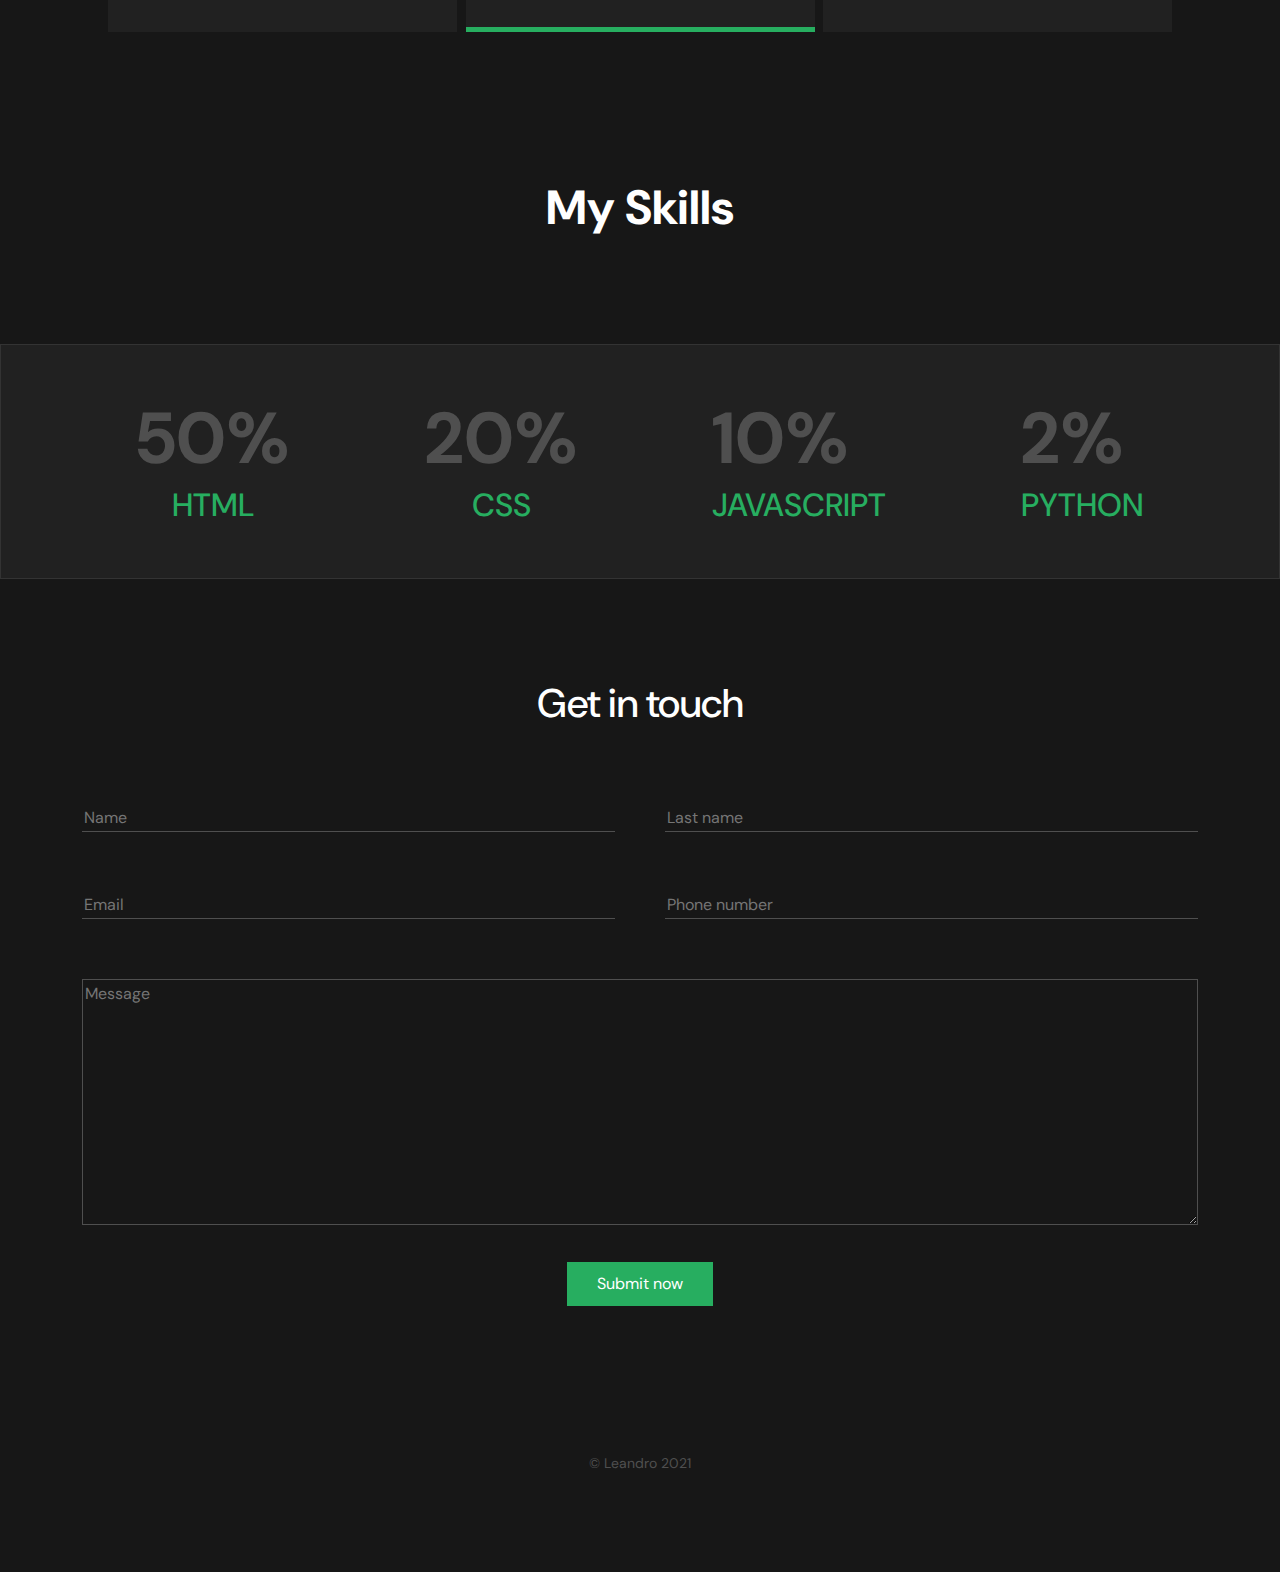
==== commit 93e75443: "updated aligns title in my skills in file index.html" ====
--- a/index.html
+++ b/index.html
@@ -168,25 +168,25 @@
                 <div class="item-percent">
                     50%
                     <div class="item-skperc">
-                        <h2>HTML</h2>
+                        <h2 align="center"> HTML</h2>
                     </div>
                 </div>
                 <div class="item-percent">
                     20%
                     <div class="item-skperc">
-                        <h2>CSS</h2>
+                        <h2 align="center">CSS</h2>
                     </div>
                 </div>
                 <div class="item-percent">
                     10%
                     <div class="item-skperc">
-                        <h2>JAVASCRIPT</h2>
+                        <h2 align="center">JAVASCRIPT</h2>
                     </div>
                 </div>
                 <div class="item-percent">
                     2%
                     <div class="item-skperc">
-                        <h2>PHP</h2>
+                        <h2 align="center">PYTHON</h2>
                     </div>
                 </div>
             </div>
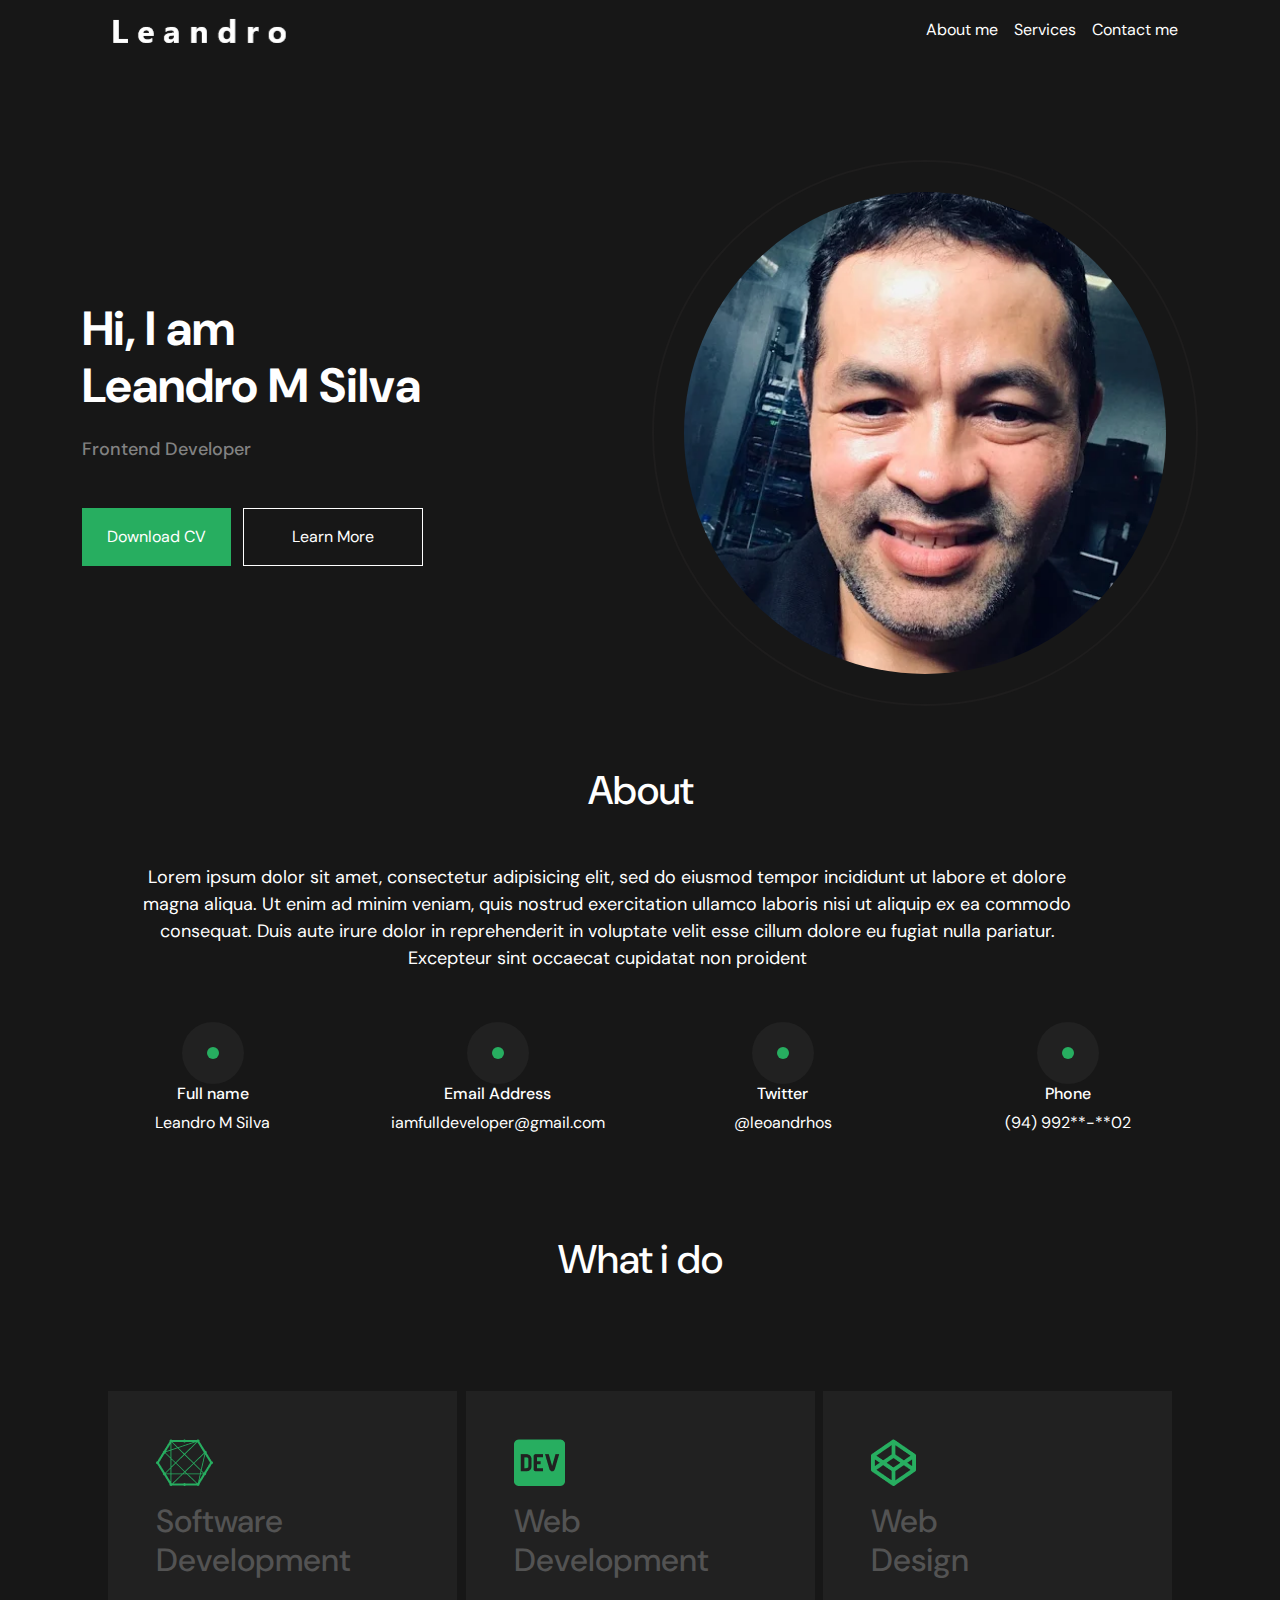
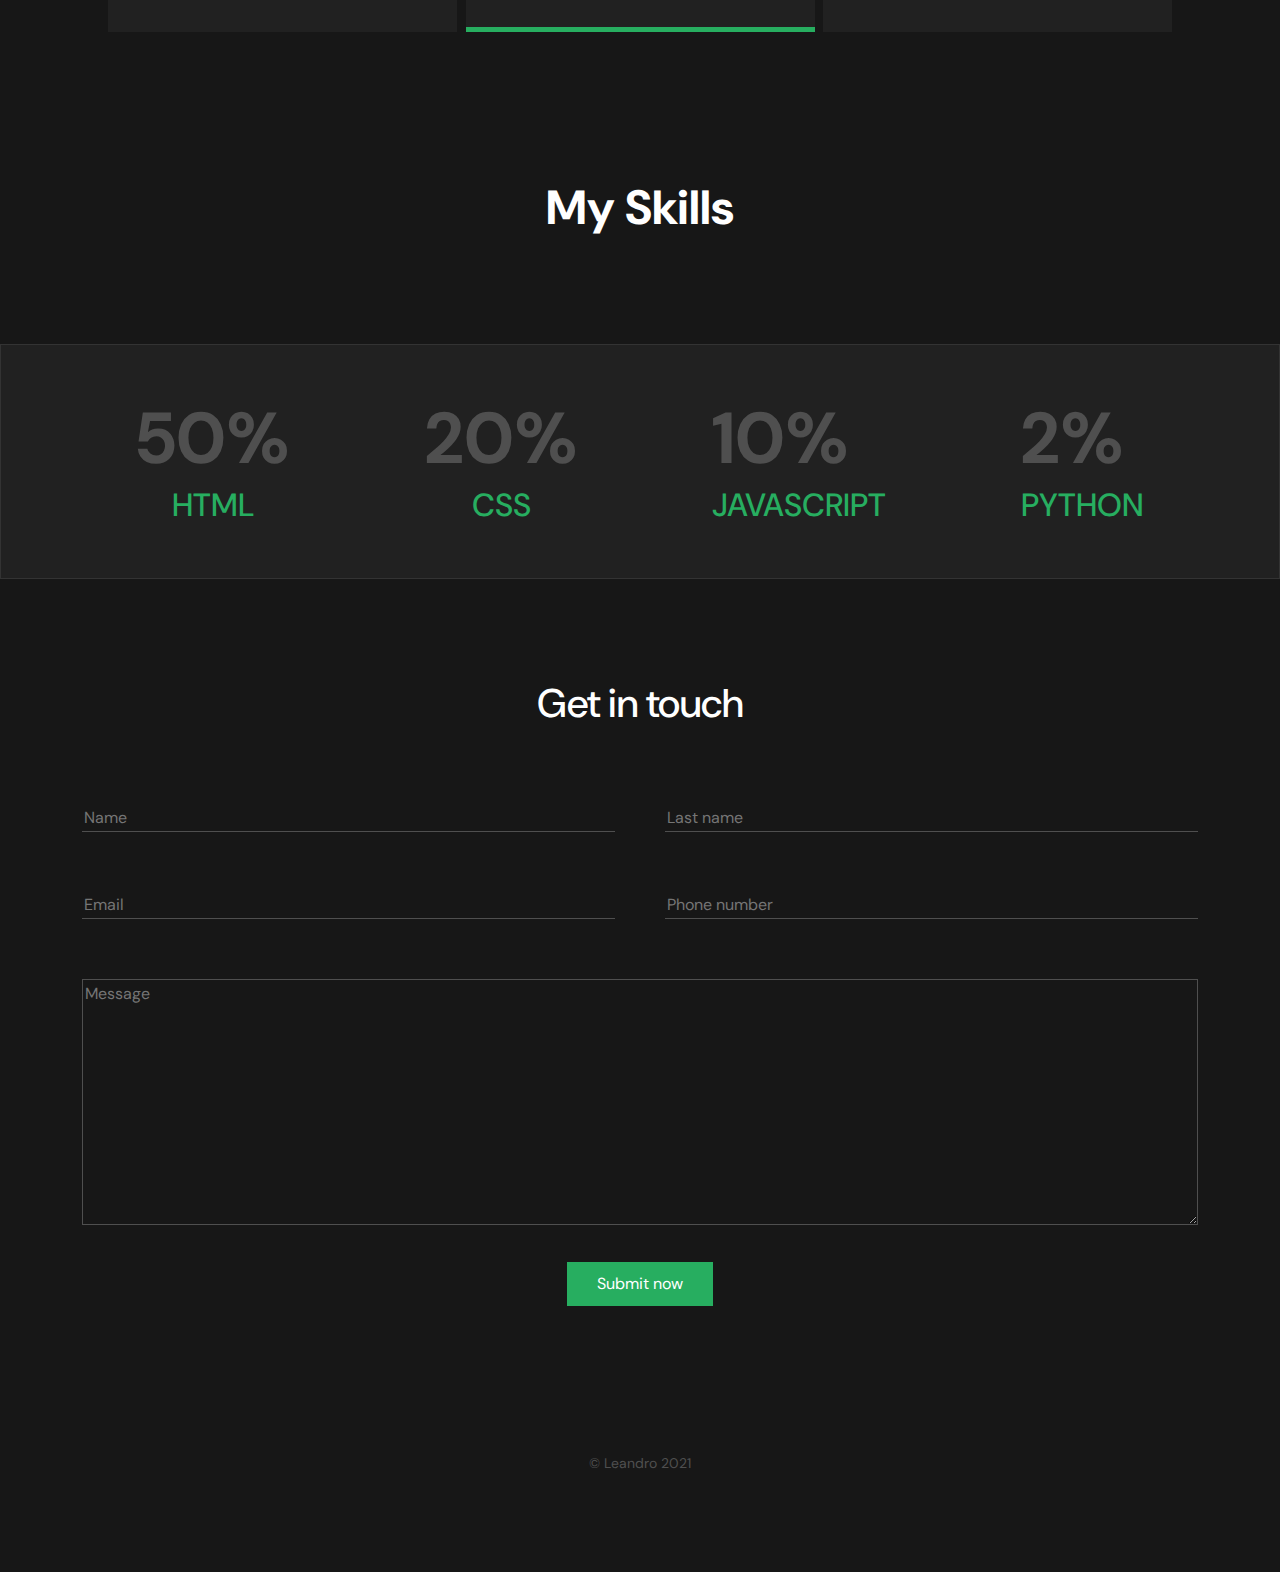
==== commit 3c85f8e2: "troca imagem de perfil no arquivo index.html" ====
--- a/index.html
+++ b/index.html
@@ -58,7 +58,7 @@
                         </div>
                     </div>
                     <div class="col-md-6 d-flex align-items-center">
-                        <img class="perfil" width="100%" src="assets\images\image 2.png" alt="" srcset="">
+                        <img class="perfil" width="100%" src="assets\images\img_ph.webp" alt="" srcset="">
                     </div>
                 </div>
             </div>
